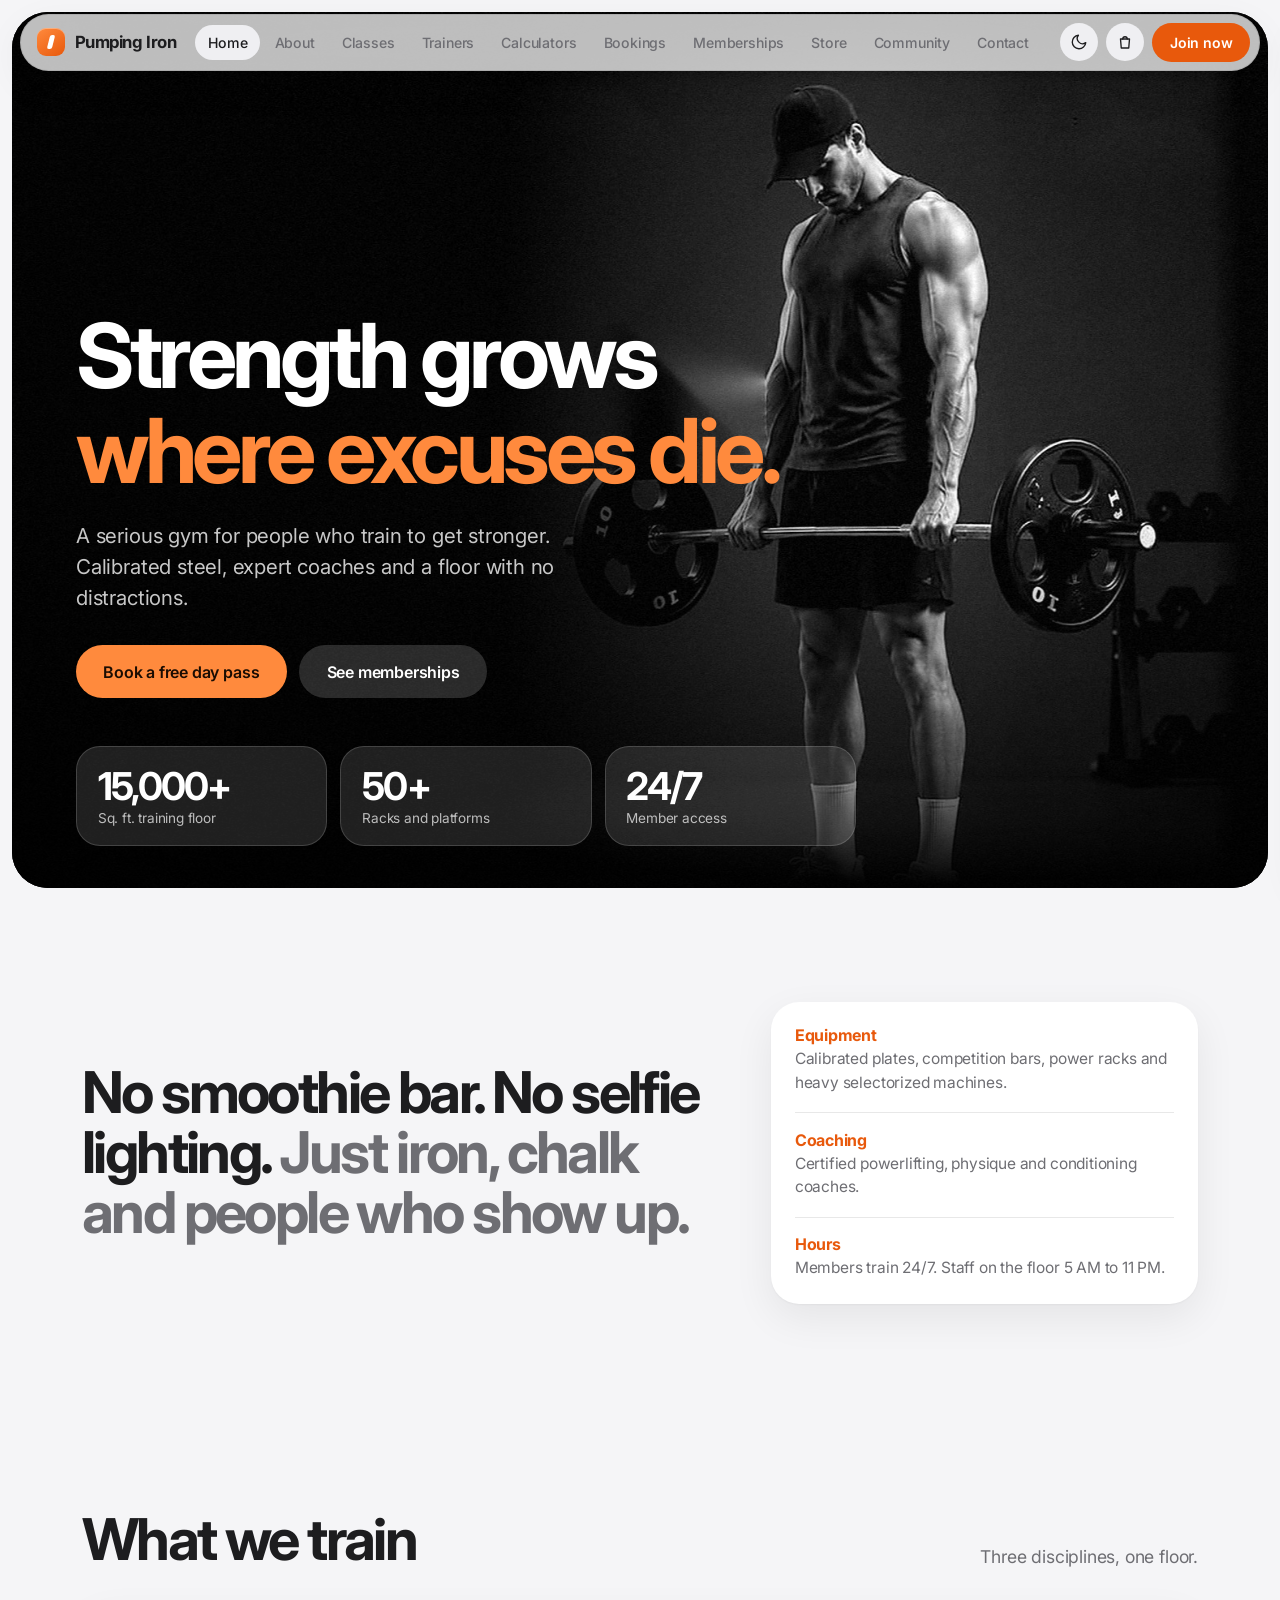
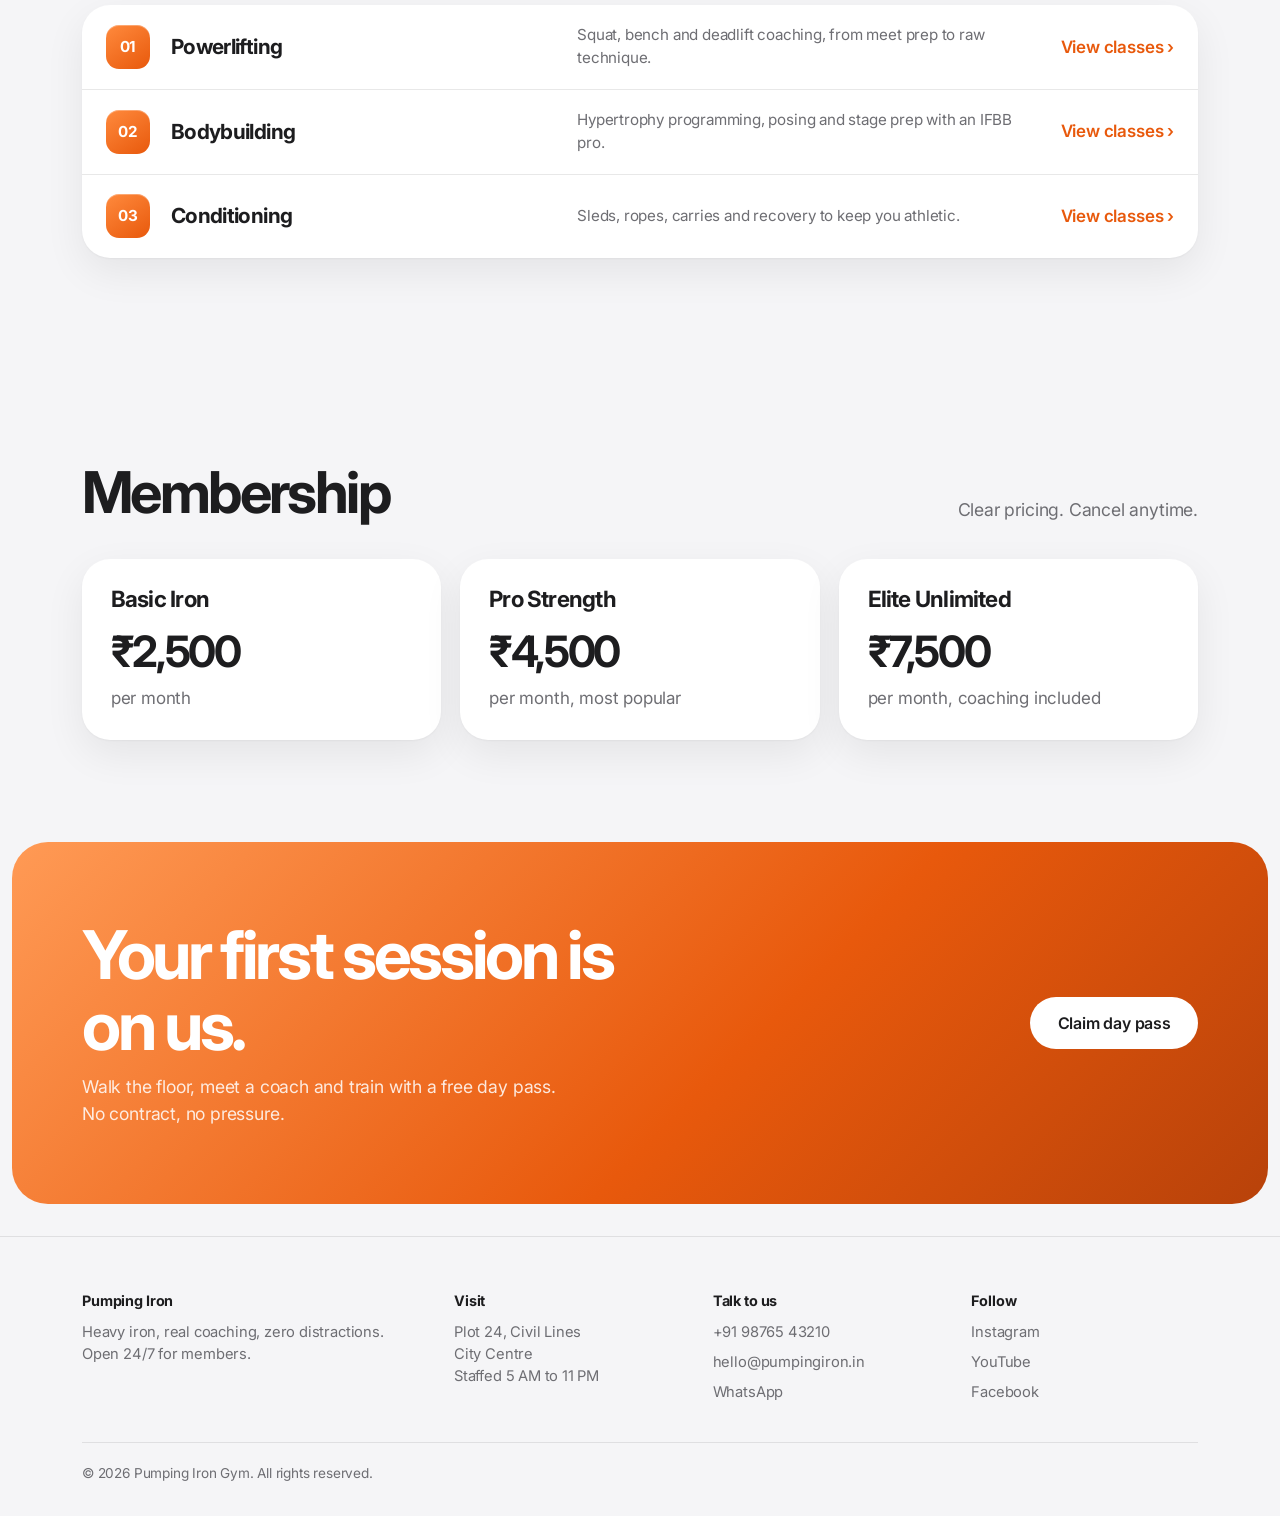
==== index.html @ b0d59198 "Add files via upload" ====
<!DOCTYPE html>
<html lang="en">
<head>
<meta charset="UTF-8">
<meta name="viewport" content="width=device-width, initial-scale=1.0">
<title>Strength Grows Where Excuses Die | Pumping Iron Gym</title>
<meta name="description" content="Pumping Iron: heavy iron, real coaching and 24/7 access for serious lifters.">
<meta name="theme-color" content="#F5F5F7">
<script>try{var s=localStorage.getItem("pi_theme");document.documentElement.dataset.theme=s||(matchMedia("(prefers-color-scheme:dark)").matches?"dark":"light")}catch(e){}</script>
<link rel="icon" href="data:image/svg+xml,%3Csvg xmlns='http://www.w3.org/2000/svg' viewBox='0 0 32 32'%3E%3Crect width='32' height='32' fill='%230B0E12'/%3E%3Cpath d='M11 5h9l-4 22H7z' fill='%23F26B1D'/%3E%3C/svg%3E">
<link rel="preconnect" href="https://fonts.googleapis.com"><link rel="preconnect" href="https://fonts.gstatic.com" crossorigin>
<link href="https://fonts.googleapis.com/css2?family=Inter:wght@400;500;600;700&display=swap" rel="stylesheet">
<link rel="stylesheet" href="style.css">
</head>
<body>
<a class="skip" href="#main">Skip to content</a>
<header class="hd"><div class="bar">
<a href="index.html" class="logo" aria-label="Pumping Iron home"><i class="lg"></i>Pumping Iron</a>
<nav class="dn" aria-label="Main"><a href="index.html" aria-current="page">Home</a><a href="about.html">About</a><a href="classes.html">Classes</a><a href="trainers.html">Trainers</a><a href="calculators.html">Calculators</a><a href="bookings.html">Bookings</a><a href="memberships.html">Memberships</a><a href="store.html">Store</a><a href="community.html">Community</a><a href="contact.html">Contact</a></nav>
<div class="ha"><button class="tg" aria-label="Switch theme"><svg class="moon" viewBox="0 0 24 24" fill="none" stroke="currentColor" stroke-width="1.8" stroke-linecap="round" stroke-linejoin="round" aria-hidden="true"><path d="M21 12.8A9 9 0 1 1 11.2 3a7 7 0 0 0 9.8 9.8z"/></svg><svg class="sun" viewBox="0 0 24 24" fill="none" stroke="currentColor" stroke-width="1.8" stroke-linecap="round" stroke-linejoin="round" aria-hidden="true"><circle cx="12" cy="12" r="4"/><path d="M12 2v2M12 20v2M4.9 4.9l1.4 1.4M17.7 17.7l1.4 1.4M2 12h2M20 12h2M4.9 19.1l1.4-1.4M17.7 6.3l1.4-1.4"/></svg></button><button class="cartb" aria-label="Open cart"><svg viewBox="0 0 24 24" fill="none" stroke="currentColor" stroke-width="1.8" stroke-linecap="round" stroke-linejoin="round" aria-hidden="true"><path d="M6 8h12l-1 12H7L6 8z"/><path d="M9 8a3 3 0 0 1 6 0"/></svg><span class="cn" hidden>0</span></button><a class="btn p sm" href="memberships.html">Join now</a><button class="mt" aria-label="Open menu" aria-expanded="false"><span></span><span></span></button></div>
</div></header>
<nav class="mn" aria-label="Mobile"><a href="index.html" aria-current="page">Home</a><a href="about.html">About</a><a href="classes.html">Classes</a><a href="trainers.html">Trainers</a><a href="calculators.html">Calculators</a><a href="bookings.html">Bookings</a><a href="memberships.html">Memberships</a><a href="store.html">Store</a><a href="community.html">Community</a><a href="contact.html">Contact</a></nav>
<main id="main">

<section class="hero"><div class="container hc">
<h1><span class="ln" style="--d:0"><span>Strength grows</span></span><span class="ln o" style="--d:1"><span>where excuses die.</span></span></h1>
<p class="lead">A serious gym for people who train to get stronger. Calibrated steel, expert coaches and a floor with no distractions.</p>
<div class="hb"><a class="btn p" href="bookings.html">Book a free day pass</a><a class="btn" href="memberships.html">See memberships</a></div>
</div>
<div class="hs"><div class="container"><div><b data-count="15000" data-suf="+">0</b><span>Sq. ft. training floor</span></div><div><b data-count="50" data-suf="+">0</b><span>Racks and platforms</span></div><div><b>24/7</b><span>Member access</span></div></div></div>
</section>
<section class="sec"><div class="container"><div class="stm"><h2 class="rv">No smoothie bar. No selfie lighting. <em>Just iron, chalk and people who show up.</em></h2>
<div class="facts rv" style="--d:1"><div><h4>Equipment</h4><p>Calibrated plates, competition bars, power racks and heavy selectorized machines.</p></div><div><h4>Coaching</h4><p>Certified powerlifting, physique and conditioning coaches.</p></div><div><h4>Hours</h4><p>Members train 24/7. Staff on the floor 5 AM to 11 PM.</p></div></div></div></div></section>
<section class="sec"><div class="container"><div class="sh rv"><h2>What we train</h2><p>Three disciplines, one floor.</p></div><div class="rows"><a class="row rv" href="classes.html" style="--d:0"><span class="n">01</span><h3>Powerlifting</h3><p>Squat, bench and deadlift coaching, from meet prep to raw technique.</p><span class="go">View classes</span></a><a class="row rv" href="classes.html" style="--d:1"><span class="n">02</span><h3>Bodybuilding</h3><p>Hypertrophy programming, posing and stage prep with an IFBB pro.</p><span class="go">View classes</span></a><a class="row rv" href="classes.html" style="--d:2"><span class="n">03</span><h3>Conditioning</h3><p>Sleds, ropes, carries and recovery to keep you athletic.</p><span class="go">View classes</span></a></div></div></section>
<section class="sec"><div class="container"><div class="sh rv"><h2>Membership</h2><p>Clear pricing. Cancel anytime.</p></div><div class="pv rv"><a href="memberships.html"><h3>Basic Iron</h3><b>&#8377;2,500</b><span>per month</span></a><a href="memberships.html"><h3>Pro Strength</h3><b>&#8377;4,500</b><span>per month, most popular</span></a><a href="memberships.html"><h3>Elite Unlimited</h3><b>&#8377;7,500</b><span>per month, coaching included</span></a></div></div></section>
<section class="cta"><div class="container"><div><h2>Your first session is on us.</h2><p>Walk the floor, meet a coach and train with a free day pass. No contract, no pressure.</p></div><a class="btn" href="bookings.html">Claim day pass</a></div></section>

</main>
<footer class="ft"><div class="container">
<div class="fgrid">
<div><h4>Pumping Iron</h4><p>Heavy iron, real coaching, zero distractions. Open 24/7 for members.</p></div>
<div><h4>Visit</h4><p>Plot 24, Civil Lines<br>City Centre<br>Staffed 5 AM to 11 PM</p></div>
<div><h4>Talk to us</h4><div class="fk"><a href="tel:+919876543210">+91 98765 43210</a><a href="mailto:hello@pumpingiron.in">hello@pumpingiron.in</a><a href="https://wa.me/919876543210">WhatsApp</a></div></div>
<div><h4>Follow</h4><div class="fk"><a href="#">Instagram</a><a href="#">YouTube</a><a href="#">Facebook</a></div></div>
</div>
<div class="fbm">&copy; 2026 Pumping Iron Gym. All rights reserved.</div>
</div></footer>
<script src="main.js"></script>
</body>
</html>
---- style.css ----
/* PUMPING IRON — iOS-inspired design system. Colors live in the variable blocks below. */
:root{--bg:#F5F5F7;--card:#FFFFFF;--card2:#EFEFF2;--text:#1D1D1F;--mute:#6E6E73;--line:rgba(0,0,0,.09);--glass:rgba(255,255,255,.74);--sh:0 1px 2px rgba(0,0,0,.04),0 14px 40px rgba(0,0,0,.07);--ac:#E8590C;--ac2:#FF8A3D;--onac:#fff;color-scheme:light}
:root[data-theme=dark]{--bg:#000;--card:#1C1C1E;--card2:#2C2C2E;--text:#F5F5F7;--mute:#98989F;--line:rgba(255,255,255,.12);--glass:rgba(28,28,30,.74);--sh:0 1px 2px rgba(0,0,0,.5),0 16px 44px rgba(0,0,0,.55);--ac:#FF7A2F;--ac2:#FFA062;--onac:#1A0C02;color-scheme:dark}
@media(prefers-color-scheme:dark){:root:not([data-theme]){--bg:#000;--card:#1C1C1E;--card2:#2C2C2E;--text:#F5F5F7;--mute:#98989F;--line:rgba(255,255,255,.12);--glass:rgba(28,28,30,.74);--sh:0 1px 2px rgba(0,0,0,.5),0 16px 44px rgba(0,0,0,.55);--ac:#FF7A2F;--ac2:#FFA062;--onac:#1A0C02;color-scheme:dark}}
:root{--r:28px;--sp:cubic-bezier(.32,.72,0,1);--f:-apple-system,BlinkMacSystemFont,"SF Pro Display","SF Pro Text",Inter,"Segoe UI",Roboto,system-ui,sans-serif}
*{margin:0;padding:0;box-sizing:border-box}
html{scroll-behavior:smooth;-webkit-text-size-adjust:100%}
html.tx *,html.tx *::before,html.tx *::after{transition:background-color .45s,color .45s,border-color .45s,box-shadow .45s!important}
body{font:400 17px/1.5 var(--f);letter-spacing:-.011em;background:var(--bg);color:var(--text);-webkit-font-smoothing:antialiased;overflow-x:hidden}
a{color:inherit;text-decoration:none}ul{list-style:none}img{max-width:100%}
button,input,select,textarea{font:inherit;color:inherit;letter-spacing:inherit}button{cursor:pointer;background:none;border:0}
[hidden]{display:none!important}
::selection{background:var(--ac);color:var(--onac)}
:focus-visible{outline:2px solid var(--ac);outline-offset:3px}
h1,h2,h3,h4{font-weight:700;letter-spacing:-.03em;line-height:1.06}
.container{max-width:1180px;margin:0 auto;padding:0 clamp(1.2rem,4vw,2rem)}
.skip{position:absolute;left:-999px}.skip:focus{left:1rem;top:1rem;z-index:99;background:var(--ac);color:var(--onac);padding:.6rem 1rem;border-radius:12px}
@keyframes fi{from{opacity:0;transform:translateY(14px)}to{opacity:1;transform:none}}
@keyframes ln{to{transform:none}}
@keyframes zoom{from{transform:scale(1.14)}to{transform:scale(1)}}
.pop{animation:fi .5s var(--sp)}

/* NAV: floating frosted bar */
.hd{position:fixed;top:14px;left:0;right:0;z-index:50;padding:0 12px;pointer-events:none}
.bar{pointer-events:auto;max-width:1240px;margin:0 auto;display:flex;align-items:center;gap:1rem;padding:.5rem .55rem .5rem 1rem;border-radius:999px;background:var(--glass);-webkit-backdrop-filter:saturate(180%) blur(28px);backdrop-filter:saturate(180%) blur(28px);border:1px solid var(--line);box-shadow:var(--sh)}
.logo{display:flex;align-items:center;gap:.6rem;font-weight:700;font-size:1.05rem;letter-spacing:-.025em;white-space:nowrap}
.lg{width:28px;height:28px;border-radius:9px;background:linear-gradient(145deg,var(--ac2),var(--ac));position:relative;box-shadow:inset 0 1px 0 rgba(255,255,255,.35)}
.lg::after{content:"";position:absolute;left:50%;top:50%;width:5px;height:14px;background:#fff;border-radius:2px;transform:translate(-50%,-50%) skewX(-14deg)}
.dn{display:flex;gap:.1rem;margin:0 auto}
.dn a{padding:.45rem .8rem;border-radius:999px;font-size:.88rem;font-weight:500;color:var(--mute);transition:background .3s,color .3s}
.dn a:hover{color:var(--text)}.dn a[aria-current]{background:var(--card2);color:var(--text)}
.ha{display:flex;align-items:center;gap:.5rem;margin-left:auto}.dn+.ha{margin-left:0}
.tg,.cartb{position:relative;width:38px;height:38px;border-radius:50%;display:grid;place-items:center;background:var(--card2);color:var(--text);transition:transform .35s var(--sp),background .3s}
.tg:hover,.cartb:hover{transform:scale(1.08)}.tg:active,.cartb:active{transform:scale(.92)}
.tg svg,.cartb svg{width:18px;height:18px}.tg .sun{display:none}:root[data-theme=dark] .tg .sun{display:block}:root[data-theme=dark] .tg .moon{display:none}
.cn{position:absolute;top:-3px;right:-3px;min-width:18px;height:18px;padding:0 4px;border-radius:9px;background:var(--ac);color:var(--onac);font-size:.7rem;font-weight:700;display:grid;place-items:center}
.cn.bump{animation:bump .45s var(--sp)}@keyframes bump{50%{transform:scale(1.5)}}
.mt{display:none;position:relative;width:38px;height:38px;border-radius:50%;background:var(--card2)}
.mt span{position:absolute;left:11px;right:11px;height:2px;border-radius:2px;background:var(--text);transition:transform .45s var(--sp),top .45s var(--sp)}.mt span:first-child{top:15px}.mt span:last-child{top:21px}
.mt.o span:first-child{top:18px;transform:rotate(45deg)}.mt.o span:last-child{top:18px;transform:rotate(-45deg)}
.mn{position:fixed;inset:0;z-index:45;background:var(--glass);-webkit-backdrop-filter:saturate(180%) blur(40px);backdrop-filter:saturate(180%) blur(40px);padding:6.5rem 1.4rem 2rem;display:flex;flex-direction:column;gap:.2rem;opacity:0;pointer-events:none;transition:opacity .4s var(--sp);overflow:auto}
.mn.o{opacity:1;pointer-events:auto}
.mn a{font-size:2rem;font-weight:700;letter-spacing:-.04em;padding:.5rem .2rem;border-bottom:1px solid var(--line);transform:translateY(16px);opacity:0;transition:transform .6s var(--sp),opacity .6s var(--sp)}
.mn.o a{transform:none;opacity:1}.mn a[aria-current]{color:var(--ac)}
.mn a:nth-child(2){transition-delay:.04s}.mn a:nth-child(3){transition-delay:.08s}.mn a:nth-child(4){transition-delay:.12s}.mn a:nth-child(5){transition-delay:.16s}.mn a:nth-child(6){transition-delay:.2s}.mn a:nth-child(n+7){transition-delay:.24s}

/* BUTTONS */
.btn{display:inline-flex;align-items:center;justify-content:center;gap:.5rem;padding:.9rem 1.7rem;border-radius:999px;font-weight:600;font-size:1rem;letter-spacing:-.012em;background:var(--card2);color:var(--text);white-space:nowrap;transition:transform .4s var(--sp),filter .3s,background .3s}
.btn:hover{filter:brightness(.96);transform:scale(1.02)}.btn:active{transform:scale(.96)}
.btn.p{background:var(--ac);color:var(--onac)}.btn.p:hover{filter:brightness(1.08)}
.btn.sm{padding:.55rem 1.1rem;font-size:.88rem}.btn.b{display:flex;width:100%}

/* HERO: inset rounded card, like a product page */
.hero{--p:0;position:relative;margin:12px;border-radius:calc(36px + var(--p)*14px);overflow:hidden;min-height:calc(100svh - 24px);display:flex;flex-direction:column;justify-content:flex-end;color:#fff;background:#060607;isolation:isolate;transform:scale(calc(1 - var(--p)*.05));transform-origin:50% 0}
.hero::after{content:"";position:absolute;inset:0;z-index:-2;background:url(hero.jpg) right center/cover no-repeat;animation:zoom 16s var(--sp) both}
.hero::before{content:"";position:absolute;inset:0;z-index:-1;background:linear-gradient(0deg,rgba(0,0,0,.6),transparent 42%),linear-gradient(90deg,rgba(0,0,0,.35),transparent 60%)}
.hero>.container.hc{max-width:none;margin:0;width:100%;padding:9rem clamp(1.4rem,5vw,4.5rem) 0;opacity:calc(1 - var(--p)*1.1)}
.hero h1{font-size:clamp(2.9rem,7vw,6.4rem);line-height:.98;letter-spacing:-.05em;margin-bottom:1.2rem}
.ln{display:block;overflow:hidden;padding-bottom:.08em}.ln>span{display:block;transform:translateY(110%);animation:ln 1.2s var(--sp) forwards;animation-delay:calc(var(--d,0)*.12s + .2s)}
.ln.o>span{color:var(--ac2)}
.hero .lead{font-size:clamp(1.05rem,1.6vw,1.35rem);color:rgba(255,255,255,.78);max-width:33rem;margin-bottom:2rem;opacity:0;animation:fi 1s var(--sp) .75s forwards}
.hb{display:flex;gap:.8rem;flex-wrap:wrap;opacity:0;animation:fi 1s var(--sp) .9s forwards}
.hero .btn:not(.p){background:rgba(255,255,255,.16);color:#fff;-webkit-backdrop-filter:blur(18px);backdrop-filter:blur(18px)}
.hero .btn.p{color:#1A0C02;background:var(--ac2)}
.hs{padding:3rem clamp(1.4rem,5vw,4.5rem) clamp(1.4rem,4vw,2.6rem);opacity:0;animation:fi 1s var(--sp) 1.05s forwards}
.hs .container{max-width:780px;margin:0;padding:0;display:grid;grid-template-columns:repeat(3,minmax(0,1fr));gap:.8rem}
.hs .container>div{padding:1.1rem 1.3rem;border-radius:24px;background:rgba(255,255,255,.12);border:1px solid rgba(255,255,255,.16);-webkit-backdrop-filter:blur(26px) saturate(160%);backdrop-filter:blur(26px) saturate(160%)}
.hs b{display:block;font-size:clamp(1.5rem,3vw,2.4rem);font-weight:700;letter-spacing:-.045em;line-height:1.1}.hs span{color:rgba(255,255,255,.7);font-size:.85rem;line-height:1.3;display:block;margin-top:.2rem}

/* SECTIONS */
.sec{padding:clamp(3.5rem,8vw,6.5rem) 0}
.sh{display:flex;justify-content:space-between;align-items:flex-end;gap:1.5rem;flex-wrap:wrap;margin-bottom:2.2rem}
.sh h2{font-size:clamp(2.1rem,5vw,3.6rem);letter-spacing:-.045em}.sh p{color:var(--mute);max-width:24rem;font-size:1.1rem}
.ph{padding:9.5rem 0 1.5rem}.ph h1{font-size:clamp(2.6rem,7vw,5.2rem);letter-spacing:-.05em}.ph h1 em{font-style:normal;color:var(--ac)}
.ph p{color:var(--mute);font-size:1.25rem;margin-top:.8rem;max-width:36rem}
.ph+.sec{padding-top:2rem}
.rv{opacity:0;transform:translateY(28px) scale(.985);transition:opacity .9s var(--sp),transform .9s var(--sp);transition-delay:calc(var(--d,0)*.08s)}.rv.in{opacity:1;transform:none}

/* STATEMENT, FACTS, SPLITS */
.stm{display:grid;grid-template-columns:1.5fr 1fr;gap:3rem;align-items:center}
.stm h2{font-size:clamp(2rem,4.6vw,3.6rem);letter-spacing:-.045em;line-height:1.04}.stm h2 em{font-style:normal;color:var(--mute)}
.facts{background:var(--card);border-radius:var(--r);box-shadow:var(--sh);padding:.4rem 1.5rem}
.facts>div{padding:1.15rem 0;border-bottom:1px solid var(--line)}.facts>div:last-child{border:0}
.facts h4{font-size:1rem;letter-spacing:-.015em;margin-bottom:.2rem;color:var(--ac)}.facts p{color:var(--mute);font-size:.97rem}
.ck{display:grid;gap:.55rem;margin:.6rem 0 0}.ck li{position:relative;padding-left:1.4rem;color:var(--mute);font-size:.97rem}.ck li::before{content:"";position:absolute;left:.1rem;top:.55em;width:.48rem;height:.48rem;border-radius:50%;background:var(--ac)}
.split{display:grid;grid-template-columns:1fr 1fr;gap:1.2rem;align-items:start}
.split>*{background:var(--card);border-radius:var(--r);box-shadow:var(--sh);padding:clamp(1.5rem,3vw,2.2rem)}
.split .facts{background:none;box-shadow:none;padding:0;border-radius:0}
.split h3{font-size:1.75rem;letter-spacing:-.04em;margin-bottom:.8rem}.split p{color:var(--mute);margin-bottom:.8rem}
.info{display:grid;gap:1rem;margin-top:1.6rem;padding-top:1.4rem;border-top:1px solid var(--line)}.info h4{font-size:.95rem;color:var(--ac)}.info p{margin:0}

/* GROUPED LISTS (home disciplines, classes) */
.rows{background:var(--card);border-radius:var(--r);box-shadow:var(--sh);overflow:hidden}
.row{display:grid;grid-template-columns:44px 1fr 1.2fr auto;gap:1.3rem;align-items:center;padding:1.2rem 1.5rem;border-bottom:1px solid var(--line);transition:background .3s}
.row:last-child{border:0}.row:hover{background:var(--card2)}
.row .n{width:44px;height:44px;border-radius:13px;display:grid;place-items:center;background:linear-gradient(145deg,var(--ac2),var(--ac));color:#fff;font-weight:700;font-size:.95rem;box-shadow:inset 0 1px 0 rgba(255,255,255,.3)}
.row h3{font-size:1.3rem;letter-spacing:-.03em}.row p{color:var(--mute);font-size:.95rem}.row .mt2{color:var(--mute);font-weight:500;font-size:.92rem}
.row .go{color:var(--ac);font-weight:600}.row .go::after{content:" \203A"}
.fl{display:inline-flex;gap:2px;padding:3px;border-radius:999px;background:var(--card2);margin-bottom:1.6rem;flex-wrap:wrap}
.fb{padding:.5rem 1.15rem;border-radius:999px;font-size:.9rem;font-weight:600;color:var(--mute);transition:background .35s var(--sp),color .3s,box-shadow .3s}
.fb:hover{color:var(--text)}.fb.on{background:var(--card);color:var(--text);box-shadow:0 1px 4px rgba(0,0,0,.18)}

/* TRAINERS */
.g3{display:grid;grid-template-columns:repeat(3,1fr);gap:1.2rem}.g4{display:grid;grid-template-columns:repeat(4,1fr);gap:1rem}
.tr{background:var(--card);border-radius:var(--r);padding:2rem;box-shadow:var(--sh);transition:transform .6s var(--sp)}.tr:hover{transform:translateY(-6px)}
.av{width:84px;height:84px;border-radius:26px;display:grid;place-items:center;font-size:1.8rem;font-weight:700;color:#fff;background:linear-gradient(145deg,var(--ac2),var(--ac));margin-bottom:1.3rem;box-shadow:inset 0 1px 0 rgba(255,255,255,.35),0 10px 24px -8px var(--ac)}
.tr h3{font-size:1.6rem;letter-spacing:-.04em}.role{color:var(--ac);font-weight:600;margin:.3rem 0}.spec{color:var(--mute);margin-bottom:1.4rem}

/* FORMS + CALCULATORS */
.fg{margin-bottom:1.1rem}.fg label{display:block;font-size:.85rem;font-weight:600;color:var(--mute);margin-bottom:.4rem}
.fg input,.fg select,.fg textarea{width:100%;padding:.95rem 1rem;border-radius:14px;background:var(--card2);border:1px solid transparent;font-size:1rem;transition:border-color .25s,background .25s,box-shadow .25s}
.fg select{appearance:none;-webkit-appearance:none;padding-right:2.4rem;background-image:url("data:image/svg+xml,%3Csvg xmlns='http://www.w3.org/2000/svg' width='12' height='8' fill='none' stroke='%238e8e93' stroke-width='2' stroke-linecap='round' stroke-linejoin='round'%3E%3Cpath d='M1 1.5l5 5 5-5'/%3E%3C/svg%3E");background-repeat:no-repeat;background-position:right 1rem center}
.fg input:focus,.fg select:focus,.fg textarea:focus{outline:none;border-color:var(--ac);background-color:var(--card);box-shadow:0 0 0 4px color-mix(in srgb,var(--ac) 20%,transparent)}
.fr{display:grid;grid-template-columns:repeat(2,1fr);gap:1rem}
.cw{display:grid;grid-template-columns:240px 1fr;gap:1.2rem;align-items:start}
.cts{background:var(--card);border-radius:var(--r);padding:.5rem;box-shadow:var(--sh);display:grid;gap:2px}
.ct{display:block;width:100%;text-align:left;padding:.85rem 1.1rem;border-radius:20px;font-weight:600;color:var(--mute);transition:background .3s,color .3s}.ct:hover{color:var(--text)}.ct.on{background:var(--card2);color:var(--text)}
.cp{display:none}.cp.on{display:block;background:var(--card);border-radius:var(--r);padding:clamp(1.4rem,3vw,2.2rem);box-shadow:var(--sh);animation:fi .5s var(--sp)}
.cr:not(:empty){margin-top:1.4rem;padding:1.3rem 1.4rem;border-radius:20px;background:var(--card2);animation:fi .45s var(--sp)}
.cr b{display:block;font-size:2.8rem;font-weight:700;letter-spacing:-.05em;color:var(--ac);line-height:1.1}.cr small{display:block;color:var(--mute);font-size:.88rem;margin-top:.4rem}

/* MEMBERSHIPS */
.bt{display:flex;align-items:center;gap:.9rem;margin-bottom:1.6rem;font-weight:600}
.sw{position:relative;width:51px;height:31px}.sw input{position:absolute;inset:0;width:100%;height:100%;opacity:0;z-index:2;cursor:pointer}
.sl{position:absolute;inset:0;border-radius:31px;background:var(--card2);box-shadow:inset 0 0 0 1px var(--line);transition:background .35s}
.sl::before{content:"";position:absolute;width:27px;height:27px;left:2px;top:2px;border-radius:50%;background:#fff;box-shadow:0 2px 6px rgba(0,0,0,.3);transition:transform .4s var(--sp)}
.sw input:checked+.sl{background:var(--ac)}.sw input:checked+.sl::before{transform:translateX(20px)}.sw input:focus-visible+.sl{outline:2px solid var(--ac);outline-offset:3px}
.sv{background:var(--ac);color:var(--onac);font-size:.75rem;font-weight:700;padding:.15rem .6rem;border-radius:99px;margin-left:.3rem}
.plans{display:grid;grid-template-columns:repeat(3,1fr);gap:1.2rem;align-items:stretch}
.plan{display:flex;flex-direction:column;background:var(--card);border-radius:var(--r);padding:2rem;box-shadow:var(--sh)}
.plan.f{background:var(--text);color:var(--bg);--mute:color-mix(in srgb,var(--bg) 62%,var(--text));--line:color-mix(in srgb,var(--bg) 20%,transparent)}
.plan .tag{color:var(--ac);font-weight:700;font-size:.85rem;min-height:1.3rem;margin-bottom:.3rem}
.plan h3{font-size:1.7rem;letter-spacing:-.04em}.pr{font-size:3.4rem;font-weight:700;letter-spacing:-.055em;line-height:1;margin:1rem 0 .2rem}.pr small{font-size:1rem;font-weight:500;letter-spacing:0;color:var(--mute)}
.bn{color:var(--mute);font-size:.85rem}.plan>p{color:var(--mute);margin-top:.6rem}
.pf{margin:1.3rem 0 1.8rem}.pf li{padding:.7rem 0;border-top:1px solid var(--line);font-size:.97rem}.pf .no{opacity:.4;text-decoration:line-through}.plan .btn{margin-top:auto}
.plan.f .btn:not(.p){background:color-mix(in srgb,var(--bg) 16%,transparent);color:var(--bg)}

/* STORE */
.pc{display:flex;flex-direction:column;background:var(--card);border-radius:var(--r);padding:1rem;box-shadow:var(--sh);transition:transform .6s var(--sp)}.pc:hover{transform:translateY(-5px)}
.pi{aspect-ratio:1;border-radius:20px;background:linear-gradient(150deg,var(--card2),var(--bg));display:flex;flex-direction:column;justify-content:space-between;padding:1rem}
.pi b{font-size:3.2rem;font-weight:700;letter-spacing:-.06em;color:var(--ac);line-height:1}.pi span{color:var(--mute);font-size:.85rem;font-weight:600;text-transform:capitalize}
.pc h3{font-size:1.1rem;letter-spacing:-.02em;margin:1rem .3rem 0;line-height:1.2}.pp{font-weight:600;margin:.25rem .3rem .4rem}.pc p{color:var(--mute);font-size:.88rem;margin:0 .3rem 1rem;flex-grow:1}

/* COMMUNITY */
.q{background:var(--card);border-radius:var(--r);padding:1.8rem;box-shadow:var(--sh)}
.q p{font-size:1.1rem;line-height:1.5;margin-bottom:1.3rem}.q h4{font-size:1rem;letter-spacing:-.015em}.q small{color:var(--mute)}
.lb{background:var(--card);border-radius:var(--r);box-shadow:var(--sh);overflow:hidden}
.lb li{display:grid;grid-template-columns:56px 1fr auto;align-items:center;padding:1.1rem 1.5rem;border-bottom:1px solid var(--line);font-weight:600}.lb li:last-child{border:0}
.lb em{font-style:normal;font-size:1.4rem;font-weight:700;letter-spacing:-.04em;color:var(--ac)}.lb strong{font-weight:600;color:var(--mute)}

/* FAQ */
.fq{border-bottom:1px solid var(--line)}.fq:last-child{border:0}
.fq button{width:100%;display:flex;justify-content:space-between;align-items:center;gap:1rem;padding:1.1rem 0;text-align:left;font-weight:600}
.fq button::after{content:"+";flex:none;width:28px;height:28px;border-radius:50%;display:grid;place-items:center;background:var(--card2);color:var(--ac);font-size:1.2rem;line-height:1;transition:transform .45s var(--sp)}.fq.o button::after{transform:rotate(45deg)}
.fa{display:grid;grid-template-rows:0fr;transition:grid-template-rows .45s var(--sp)}.fa>div{overflow:hidden}.fa p{margin:0 0 1.1rem}.fq.o .fa{grid-template-rows:1fr}

/* CTA + MEMBERSHIP PREVIEW */
.pv{display:grid;grid-template-columns:repeat(3,1fr);gap:1.2rem}
.pv a{background:var(--card);border-radius:var(--r);padding:1.8rem;box-shadow:var(--sh);transition:transform .6s var(--sp)}.pv a:hover{transform:translateY(-6px)}
.pv h3{font-size:1.4rem;letter-spacing:-.035em}.pv b{display:block;font-size:2.7rem;font-weight:700;letter-spacing:-.055em;margin:.5rem 0 .1rem}.pv span{color:var(--mute)}
.cta{margin:0 12px 12px;border-radius:36px;padding:clamp(2.4rem,6vw,4.8rem) 0;background:linear-gradient(135deg,#FF9A55,#E8590C 58%,#B8420A);color:#fff}
.cta .container{display:flex;justify-content:space-between;align-items:center;gap:2rem;flex-wrap:wrap}
.cta h2{font-size:clamp(2.2rem,5.4vw,4.2rem);letter-spacing:-.05em;max-width:34rem}.cta p{margin-top:.8rem;max-width:30rem;color:rgba(255,255,255,.85);font-size:1.1rem}
.cta .btn{background:#fff;color:#1D1D1F}

/* FOOTER */
.ft{padding:3.5rem 0 2rem;border-top:1px solid var(--line);margin-top:2rem}
.fgrid{display:grid;grid-template-columns:1.5fr 1fr 1fr 1fr;gap:2rem;margin-bottom:2.4rem}
.ft h4{font-size:.9rem;letter-spacing:-.01em;margin-bottom:.8rem}.ft p,.fk a{color:var(--mute);font-size:.92rem}.fk{display:grid;gap:.5rem}.fk a:hover{color:var(--text)}
.fbm{border-top:1px solid var(--line);padding-top:1.3rem;color:var(--mute);font-size:.85rem}

/* CART SHEET, MODAL, TOAST */
.ov{position:fixed;inset:0;background:rgba(0,0,0,.4);-webkit-backdrop-filter:blur(6px);backdrop-filter:blur(6px);z-index:70;opacity:0;pointer-events:none;transition:opacity .4s}.ov.o{opacity:1;pointer-events:auto}
.dr{position:fixed;top:12px;right:12px;bottom:12px;width:min(420px,calc(100% - 24px));background:var(--glass);-webkit-backdrop-filter:saturate(180%) blur(40px);backdrop-filter:saturate(180%) blur(40px);border:1px solid var(--line);border-radius:32px;z-index:80;display:flex;flex-direction:column;box-shadow:var(--sh);transform:translateX(calc(100% + 30px));transition:transform .6s var(--sp)}.dr.o{transform:none}
.dh{padding:1.4rem 1.5rem 1rem;display:flex;justify-content:space-between;align-items:center}.dh h3{font-size:1.6rem;letter-spacing:-.04em}
.x{width:34px;height:34px;border-radius:50%;background:var(--card2);font-size:1.4rem;line-height:1;transition:transform .35s var(--sp)}.x:hover{transform:rotate(90deg)}
.di{flex:1;overflow-y:auto;padding:.4rem 1.2rem;display:grid;gap:.7rem;align-content:start}
.cr2{display:flex;justify-content:space-between;align-items:center;gap:1rem;padding:.9rem 1rem;border-radius:20px;background:var(--card);animation:fi .45s var(--sp)}.cr2 small{color:var(--mute)}
.qb{display:flex;gap:.4rem}.qb button{width:32px;height:32px;border-radius:50%;background:var(--card2);transition:transform .3s var(--sp)}.qb button:active{transform:scale(.88)}
.df{padding:1.2rem 1.4rem 1.4rem}.cb{display:flex;gap:.6rem;margin-bottom:1rem}.cb input{flex:1;min-width:0;padding:.7rem 1rem;border-radius:999px;background:var(--card2);border:1px solid transparent}.cb input:focus{outline:none;border-color:var(--ac)}.cb .btn{padding:.6rem 1.1rem}
.tt{display:flex;justify-content:space-between;align-items:baseline;font-size:1.3rem;font-weight:700;letter-spacing:-.03em;margin-bottom:1rem}.tt b{color:var(--ac)}
.md{position:fixed;inset:0;z-index:90;display:grid;place-items:center;padding:1rem;background:rgba(0,0,0,.45);-webkit-backdrop-filter:blur(8px);backdrop-filter:blur(8px);animation:fi .3s var(--sp)}
.card{background:var(--card);border-radius:var(--r)}.mc{width:min(460px,100%);padding:2rem;position:relative;box-shadow:var(--sh)}.mc .x{position:absolute;top:1rem;right:1rem}.mc h3{font-size:1.8rem;letter-spacing:-.04em;margin-bottom:.4rem}.mc p{color:var(--mute)}
.ts{position:fixed;left:50%;bottom:1.6rem;z-index:100;transform:translate(-50%,24px) scale(.96);opacity:0;pointer-events:none;background:rgba(30,30,32,.92);color:#fff;padding:.8rem 1.3rem;border-radius:999px;font-size:.95rem;font-weight:500;-webkit-backdrop-filter:blur(20px);backdrop-filter:blur(20px);box-shadow:0 14px 40px rgba(0,0,0,.35);transition:transform .55s var(--sp),opacity .4s;max-width:92vw;text-align:center}.ts.o{transform:translate(-50%,0) scale(1);opacity:1}

/* RESPONSIVE */
@media(max-width:1120px){.dn{display:none}.mt{display:block}.ha{margin-left:auto}}
@media(max-width:992px){.stm,.split,.cw,.fgrid{grid-template-columns:1fr}.stm{gap:1.6rem}.g3,.plans,.pv{grid-template-columns:1fr}.g4{grid-template-columns:repeat(2,1fr)}.row{grid-template-columns:44px 1fr auto}.row .mt2{display:none}a.row{grid-template-columns:44px 1fr}a.row>p{grid-column:2}a.row .go{display:none}.fgrid{gap:1.6rem}}
@media(max-width:640px){.hs b{font-size:1.4rem}.hero{margin:8px;min-height:calc(100svh - 16px);border-radius:28px}.hero::after{background-position:82% center}.hero>.container.hc{padding-top:7.5rem}.hs{padding-top:2rem}.hs .container>div{padding:.85rem .9rem;border-radius:20px}.hs span{font-size:.74rem}.fr,.g4{grid-template-columns:1fr}.hb .btn{flex:1}.bar{padding-left:.8rem}.ph{padding-top:7.5rem}.cta{margin:0 8px 8px;border-radius:28px}.ha .btn.sm{display:none}.cw{gap:.9rem}.cts{display:flex;overflow-x:auto}.ct{white-space:nowrap;width:auto}}
@media(prefers-reduced-motion:reduce){*,*::before,*::after{animation-duration:.01ms!important;animation-delay:0s!important;transition-duration:.01ms!important}.rv,.ln>span,.hero .lead,.hb,.hs{opacity:1;transform:none}}
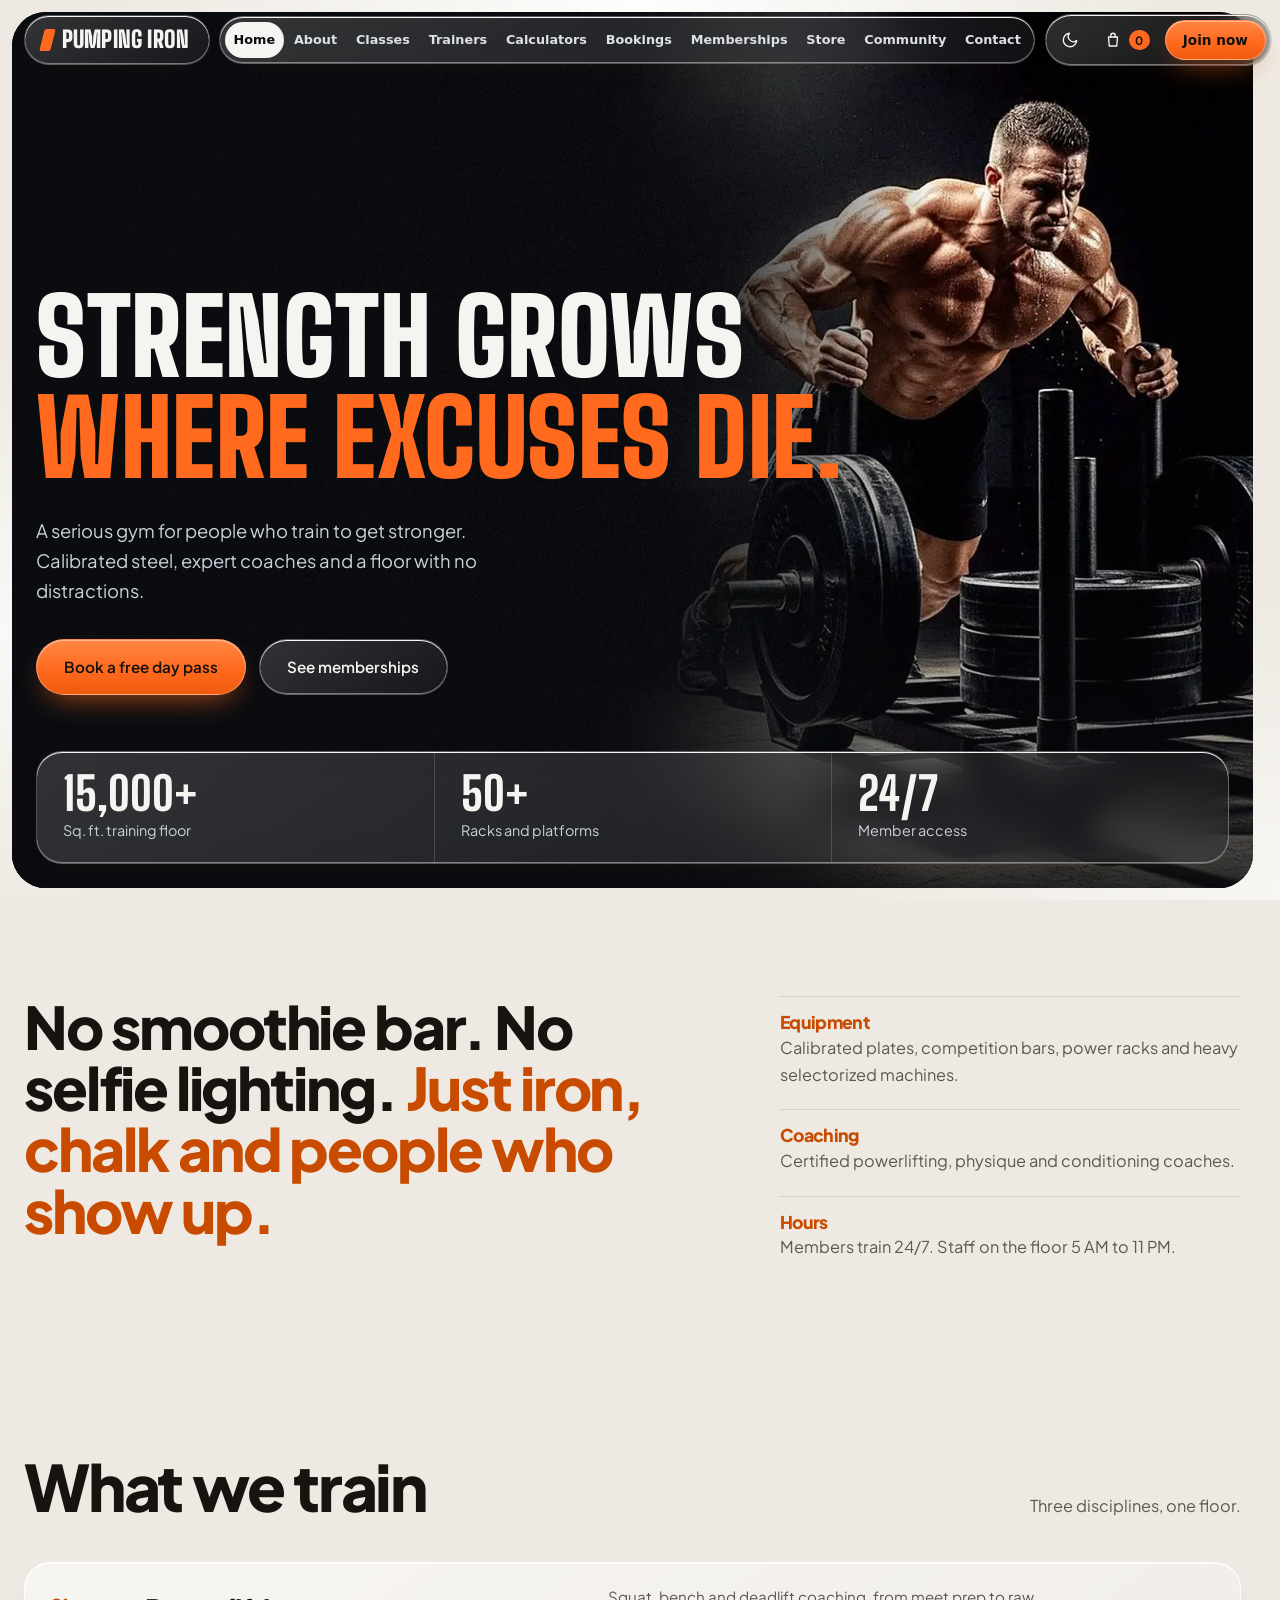
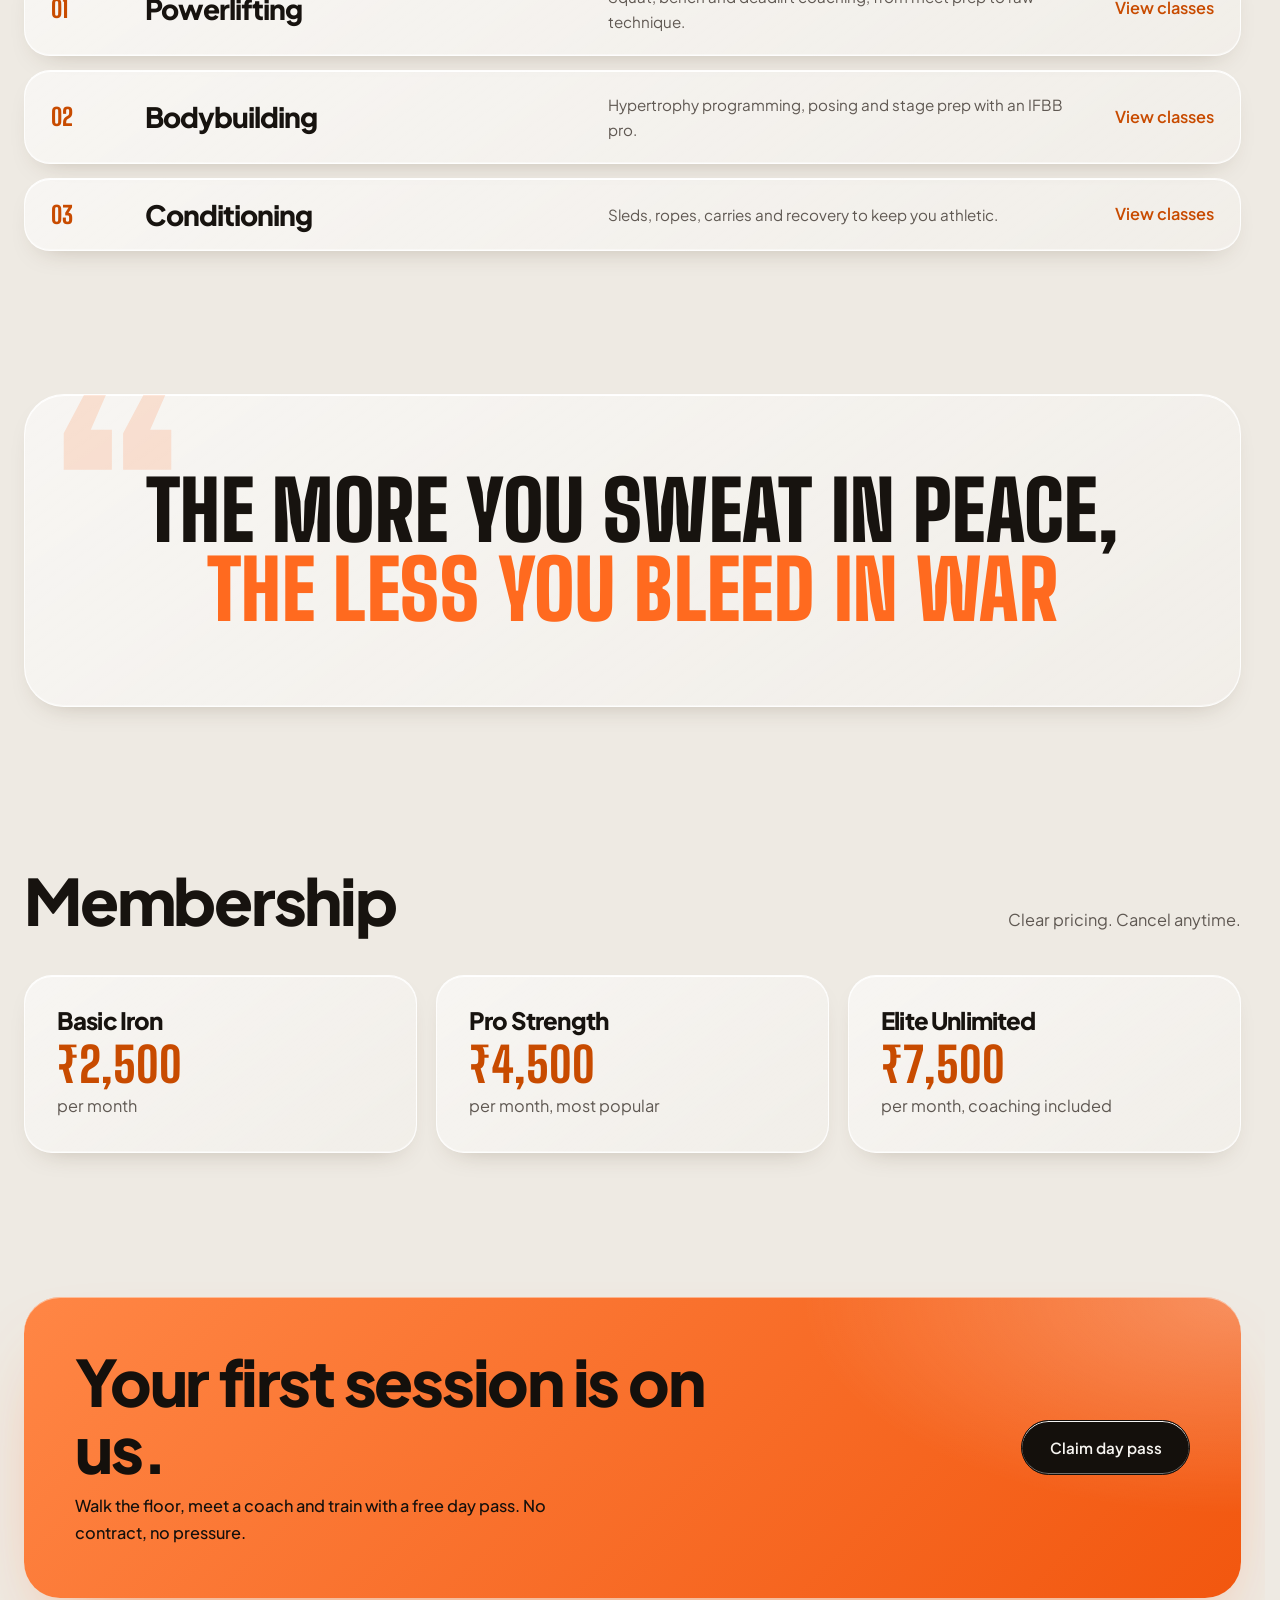
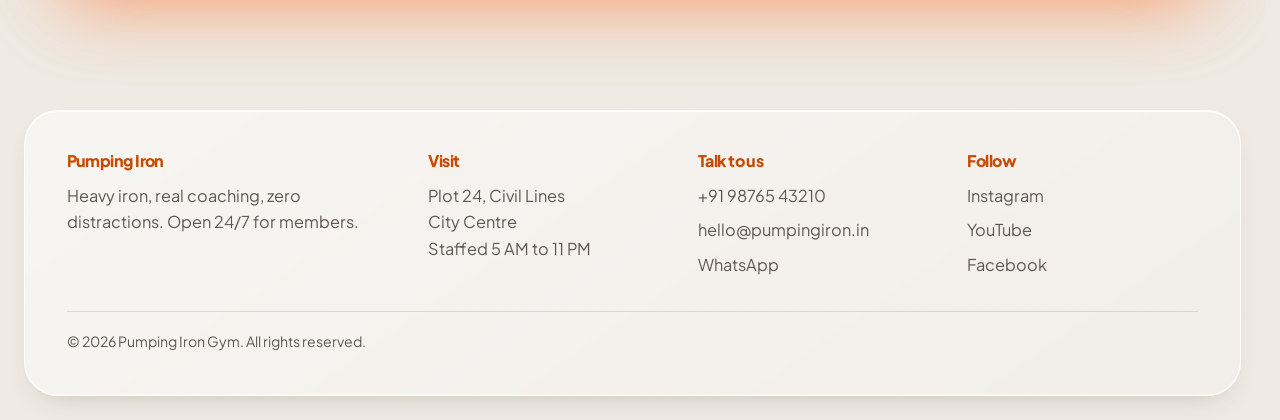
==== commit 6f032413: "Add files via upload" ====
--- a/index.html
+++ b/index.html
@@ -5,19 +5,21 @@
 <meta name="viewport" content="width=device-width, initial-scale=1.0">
 <title>Strength Grows Where Excuses Die | Pumping Iron Gym</title>
 <meta name="description" content="Pumping Iron: heavy iron, real coaching and 24/7 access for serious lifters.">
-<meta name="theme-color" content="#F5F5F7">
-<script>try{var s=localStorage.getItem("pi_theme");document.documentElement.dataset.theme=s||(matchMedia("(prefers-color-scheme:dark)").matches?"dark":"light")}catch(e){}</script>
-<link rel="icon" href="data:image/svg+xml,%3Csvg xmlns='http://www.w3.org/2000/svg' viewBox='0 0 32 32'%3E%3Crect width='32' height='32' fill='%230B0E12'/%3E%3Cpath d='M11 5h9l-4 22H7z' fill='%23F26B1D'/%3E%3C/svg%3E">
+<meta name="theme-color" content="#0A0C10">
+<meta name="color-scheme" content="dark light">
+<link rel="icon" href="data:image/svg+xml,%3Csvg xmlns='http://www.w3.org/2000/svg' viewBox='0 0 32 32'%3E%3Crect width='32' height='32' fill='%230A0C10'/%3E%3Cpath d='M11 5h9l-4 22H7z' fill='%23FF6A1F'/%3E%3C/svg%3E">
 <link rel="preconnect" href="https://fonts.googleapis.com"><link rel="preconnect" href="https://fonts.gstatic.com" crossorigin>
-<link href="https://fonts.googleapis.com/css2?family=Inter:wght@400;500;600;700&display=swap" rel="stylesheet">
-<link rel="stylesheet" href="style.css">
+<link href="https://fonts.googleapis.com/css2?family=Plus+Jakarta+Sans:wght@400..800&family=Big+Shoulders+Display:wght@700..900&display=swap" rel="stylesheet">
+<link rel="preload" as="image" href="hero.webp" fetchpriority="high">
+<link rel="stylesheet" href="style.css?v=6">
 </head>
 <body>
 <a class="skip" href="#main">Skip to content</a>
-<header class="hd"><div class="bar">
-<a href="index.html" class="logo" aria-label="Pumping Iron home"><i class="lg"></i>Pumping Iron</a>
+<header class="hd"><div class="container">
+<a href="index.html" class="logo" aria-label="Pumping Iron home">Pumping Iron</a>
 <nav class="dn" aria-label="Main"><a href="index.html" aria-current="page">Home</a><a href="about.html">About</a><a href="classes.html">Classes</a><a href="trainers.html">Trainers</a><a href="calculators.html">Calculators</a><a href="bookings.html">Bookings</a><a href="memberships.html">Memberships</a><a href="store.html">Store</a><a href="community.html">Community</a><a href="contact.html">Contact</a></nav>
-<div class="ha"><button class="tg" aria-label="Switch theme"><svg class="moon" viewBox="0 0 24 24" fill="none" stroke="currentColor" stroke-width="1.8" stroke-linecap="round" stroke-linejoin="round" aria-hidden="true"><path d="M21 12.8A9 9 0 1 1 11.2 3a7 7 0 0 0 9.8 9.8z"/></svg><svg class="sun" viewBox="0 0 24 24" fill="none" stroke="currentColor" stroke-width="1.8" stroke-linecap="round" stroke-linejoin="round" aria-hidden="true"><circle cx="12" cy="12" r="4"/><path d="M12 2v2M12 20v2M4.9 4.9l1.4 1.4M17.7 17.7l1.4 1.4M2 12h2M20 12h2M4.9 19.1l1.4-1.4M17.7 6.3l1.4-1.4"/></svg></button><button class="cartb" aria-label="Open cart"><svg viewBox="0 0 24 24" fill="none" stroke="currentColor" stroke-width="1.8" stroke-linecap="round" stroke-linejoin="round" aria-hidden="true"><path d="M6 8h12l-1 12H7L6 8z"/><path d="M9 8a3 3 0 0 1 6 0"/></svg><span class="cn" hidden>0</span></button><a class="btn p sm" href="memberships.html">Join now</a><button class="mt" aria-label="Open menu" aria-expanded="false"><span></span><span></span></button></div>
+<div class="ha"><button class="cartb" aria-label="Open cart">Cart<span class="cn">0</span></button><a class="btn p sm" href="memberships.html">Join now</a>
+<button class="mt" aria-label="Open menu" aria-expanded="false">Menu</button></div>
 </div></header>
 <nav class="mn" aria-label="Mobile"><a href="index.html" aria-current="page">Home</a><a href="about.html">About</a><a href="classes.html">Classes</a><a href="trainers.html">Trainers</a><a href="calculators.html">Calculators</a><a href="bookings.html">Bookings</a><a href="memberships.html">Memberships</a><a href="store.html">Store</a><a href="community.html">Community</a><a href="contact.html">Contact</a></nav>
 <main id="main">
@@ -31,9 +33,10 @@
 </section>
 <section class="sec"><div class="container"><div class="stm"><h2 class="rv">No smoothie bar. No selfie lighting. <em>Just iron, chalk and people who show up.</em></h2>
 <div class="facts rv" style="--d:1"><div><h4>Equipment</h4><p>Calibrated plates, competition bars, power racks and heavy selectorized machines.</p></div><div><h4>Coaching</h4><p>Certified powerlifting, physique and conditioning coaches.</p></div><div><h4>Hours</h4><p>Members train 24/7. Staff on the floor 5 AM to 11 PM.</p></div></div></div></div></section>
-<section class="sec"><div class="container"><div class="sh rv"><h2>What we train</h2><p>Three disciplines, one floor.</p></div><div class="rows"><a class="row rv" href="classes.html" style="--d:0"><span class="n">01</span><h3>Powerlifting</h3><p>Squat, bench and deadlift coaching, from meet prep to raw technique.</p><span class="go">View classes</span></a><a class="row rv" href="classes.html" style="--d:1"><span class="n">02</span><h3>Bodybuilding</h3><p>Hypertrophy programming, posing and stage prep with an IFBB pro.</p><span class="go">View classes</span></a><a class="row rv" href="classes.html" style="--d:2"><span class="n">03</span><h3>Conditioning</h3><p>Sleds, ropes, carries and recovery to keep you athletic.</p><span class="go">View classes</span></a></div></div></section>
-<section class="sec"><div class="container"><div class="sh rv"><h2>Membership</h2><p>Clear pricing. Cancel anytime.</p></div><div class="pv rv"><a href="memberships.html"><h3>Basic Iron</h3><b>&#8377;2,500</b><span>per month</span></a><a href="memberships.html"><h3>Pro Strength</h3><b>&#8377;4,500</b><span>per month, most popular</span></a><a href="memberships.html"><h3>Elite Unlimited</h3><b>&#8377;7,500</b><span>per month, coaching included</span></a></div></div></section>
-<section class="cta"><div class="container"><div><h2>Your first session is on us.</h2><p>Walk the floor, meet a coach and train with a free day pass. No contract, no pressure.</p></div><a class="btn" href="bookings.html">Claim day pass</a></div></section>
+<section class="sec"><div class="container"><div class="sh rv"><h2>What we train</h2><p>Three disciplines, one floor.</p></div><div><a class="row rv" href="classes.html" style="--d:0"><span class="n">01</span><h3>Powerlifting</h3><p>Squat, bench and deadlift coaching, from meet prep to raw technique.</p><span class="go">View classes</span></a><a class="row rv" href="classes.html" style="--d:1"><span class="n">02</span><h3>Bodybuilding</h3><p>Hypertrophy programming, posing and stage prep with an IFBB pro.</p><span class="go">View classes</span></a><a class="row rv" href="classes.html" style="--d:2"><span class="n">03</span><h3>Conditioning</h3><p>Sleds, ropes, carries and recovery to keep you athletic.</p><span class="go">View classes</span></a></div></div></section>
+<section class="sec qsec"><div class="container"><blockquote class="qt rv"><p><span>THE MORE YOU SWEAT IN PEACE,</span> <span class="o">THE LESS YOU BLEED IN WAR</span></p></blockquote></div></section>
+<section class="sec"><div class="container"><div class="sh rv"><h2>Membership</h2><p>Clear pricing. Cancel anytime.</p></div><div class="pv"><a class="rv" href="memberships.html"><h3>Basic Iron</h3><b>&#8377;2,500</b><span>per month</span></a><a class="rv" href="memberships.html"><h3>Pro Strength</h3><b>&#8377;4,500</b><span>per month, most popular</span></a><a class="rv" href="memberships.html"><h3>Elite Unlimited</h3><b>&#8377;7,500</b><span>per month, coaching included</span></a></div></div></section>
+<section class="cta"><div class="container rv"><div><h2>Your first session is on us.</h2><p>Walk the floor, meet a coach and train with a free day pass. No contract, no pressure.</p></div><a class="btn" href="bookings.html">Claim day pass</a></div></section>
 
 </main>
 <footer class="ft"><div class="container">
@@ -45,6 +48,6 @@
 </div>
 <div class="fbm">&copy; 2026 Pumping Iron Gym. All rights reserved.</div>
 </div></footer>
-<script src="main.js"></script>
+<script src="main.js?v=6" defer></script>
 </body>
 </html>
--- a/style.css
+++ b/style.css
@@ -1,190 +1,237 @@
-/* PUMPING IRON — iOS-inspired design system. Colors live in the variable blocks below. */
-:root{--bg:#F5F5F7;--card:#FFFFFF;--card2:#EFEFF2;--text:#1D1D1F;--mute:#6E6E73;--line:rgba(0,0,0,.09);--glass:rgba(255,255,255,.74);--sh:0 1px 2px rgba(0,0,0,.04),0 14px 40px rgba(0,0,0,.07);--ac:#E8590C;--ac2:#FF8A3D;--onac:#fff;color-scheme:light}
-:root[data-theme=dark]{--bg:#000;--card:#1C1C1E;--card2:#2C2C2E;--text:#F5F5F7;--mute:#98989F;--line:rgba(255,255,255,.12);--glass:rgba(28,28,30,.74);--sh:0 1px 2px rgba(0,0,0,.5),0 16px 44px rgba(0,0,0,.55);--ac:#FF7A2F;--ac2:#FFA062;--onac:#1A0C02;color-scheme:dark}
-@media(prefers-color-scheme:dark){:root:not([data-theme]){--bg:#000;--card:#1C1C1E;--card2:#2C2C2E;--text:#F5F5F7;--mute:#98989F;--line:rgba(255,255,255,.12);--glass:rgba(28,28,30,.74);--sh:0 1px 2px rgba(0,0,0,.5),0 16px 44px rgba(0,0,0,.55);--ac:#FF7A2F;--ac2:#FFA062;--onac:#1A0C02;color-scheme:dark}}
-:root{--r:28px;--sp:cubic-bezier(.32,.72,0,1);--f:-apple-system,BlinkMacSystemFont,"SF Pro Display","SF Pro Text",Inter,"Segoe UI",Roboto,system-ui,sans-serif}
+/* PUMPING IRON: glass design with light + dark themes. Colours live in the three theme blocks below. */
+
+/* ---------- THEMES ---------- */
+:root{--bg:#0A0C10;--bg2:#10141A;--text:#F4F2EE;--mute:#A3ACB8;--line:rgba(255,255,255,.12);--stroke:rgba(255,255,255,.2);
+--glass:linear-gradient(145deg,rgba(255,255,255,.14),rgba(255,255,255,.04));--glass2:linear-gradient(145deg,rgba(255,255,255,.22),rgba(255,255,255,.08));--fill:rgba(255,255,255,.07);
+--hg:linear-gradient(145deg,rgba(255,255,255,.15),rgba(255,255,255,.05)),rgba(10,12,16,.3);--hg2:rgba(255,255,255,.14);--hs:rgba(255,255,255,.2);--ht:#F6F4F0;--hm:#D0D6DE;--hbg:#0A0C10;
+--or:#FF6A1F;--ort:#FF7A33;--onor:#14100C;--sheet:rgba(14,17,22,.6);
+--shadow:0 14px 32px -20px rgba(0,0,0,.7);--hi:inset 0 1px 0 rgba(255,255,255,.3),inset 0 -1px 0 rgba(255,255,255,.05);
+--o1:rgba(255,255,255,.07);--o2:rgba(255,255,255,.04);--o3:rgba(255,255,255,.05);
+--fb:'Plus Jakarta Sans','Inter',system-ui,'Segoe UI',Roboto,sans-serif;--fs:system-ui,'Segoe UI',Roboto,'Helvetica Neue',Arial,sans-serif;--fh:'Big Shoulders Display','Arial Narrow',Impact,sans-serif;
+--ease:cubic-bezier(.2,.8,.2,1);--r:28px;--blur:blur(16px);color-scheme:dark}
+@media(prefers-color-scheme:light){:root:not([data-theme="dark"]){--bg:#EEEAE3;--bg2:#FBFAF7;--text:#17130F;--mute:#5F5852;--line:rgba(30,22,14,.12);--stroke:rgba(255,255,255,.85);
+--glass:linear-gradient(145deg,rgba(255,255,255,.55),rgba(255,255,255,.22));--glass2:linear-gradient(145deg,rgba(255,255,255,.8),rgba(255,255,255,.45));--fill:rgba(255,255,255,.4);
+--hg:linear-gradient(145deg,rgba(255,255,255,.62),rgba(255,255,255,.3));--hg2:rgba(23,19,15,.07);--hs:rgba(255,255,255,.9);--ht:#17130F;--hm:#4B453F;--hbg:#EEEAE3;--ort:#C84B00;--sheet:rgba(244,241,235,.7);
+--shadow:0 12px 28px -18px rgba(70,45,20,.35);--hi:inset 0 1px 0 rgba(255,255,255,.95),inset 0 -1px 0 rgba(255,255,255,.4);
+--o1:rgba(255,255,255,.9);--o2:rgba(255,255,255,.6);--o3:rgba(255,255,255,.7);color-scheme:light}}
+:root[data-theme="light"]{--bg:#EEEAE3;--bg2:#FBFAF7;--text:#17130F;--mute:#5F5852;--line:rgba(30,22,14,.12);--stroke:rgba(255,255,255,.85);
+--glass:linear-gradient(145deg,rgba(255,255,255,.55),rgba(255,255,255,.22));--glass2:linear-gradient(145deg,rgba(255,255,255,.8),rgba(255,255,255,.45));--fill:rgba(255,255,255,.4);
+--hg:linear-gradient(145deg,rgba(255,255,255,.62),rgba(255,255,255,.3));--hg2:rgba(23,19,15,.07);--hs:rgba(255,255,255,.9);--ht:#17130F;--hm:#4B453F;--hbg:#EEEAE3;--ort:#C84B00;--sheet:rgba(244,241,235,.7);
+--shadow:0 12px 28px -18px rgba(70,45,20,.35);--hi:inset 0 1px 0 rgba(255,255,255,.95),inset 0 -1px 0 rgba(255,255,255,.4);
+--o1:rgba(255,255,255,.9);--o2:rgba(255,255,255,.6);--o3:rgba(255,255,255,.7);color-scheme:light}
+
+/* ---------- BASE ---------- */
 *{margin:0;padding:0;box-sizing:border-box}
-html{scroll-behavior:smooth;-webkit-text-size-adjust:100%}
-html.tx *,html.tx *::before,html.tx *::after{transition:background-color .45s,color .45s,border-color .45s,box-shadow .45s!important}
-body{font:400 17px/1.5 var(--f);letter-spacing:-.011em;background:var(--bg);color:var(--text);-webkit-font-smoothing:antialiased;overflow-x:hidden}
-a{color:inherit;text-decoration:none}ul{list-style:none}img{max-width:100%}
-button,input,select,textarea{font:inherit;color:inherit;letter-spacing:inherit}button{cursor:pointer;background:none;border:0}
+html{scroll-behavior:smooth;background:var(--bg);scrollbar-gutter:stable;-webkit-text-size-adjust:100%;text-size-adjust:100%}
+@supports not (scrollbar-gutter:stable){html{overflow-y:scroll}}
+html.sw *,html.sw *::before,html.sw *::after{transition:background-color .5s,color .5s,border-color .5s,box-shadow .5s!important}
+body{font:400 1.02rem/1.65 var(--fb);color:var(--text);overflow-x:hidden;-webkit-font-smoothing:antialiased}
+/* soft neutral depth behind the glass (no colour) */
+body::before{content:"";position:fixed;inset:0;z-index:-2;pointer-events:none;background:radial-gradient(60vw 50vh at 50% 0%,var(--o1),transparent 70%),radial-gradient(50vw 50vh at 100% 100%,var(--o2),transparent 70%),radial-gradient(45vw 45vh at 0% 70%,var(--o3),transparent 70%)}
+a{color:inherit;text-decoration:none}ul{list-style:none}
+button,input,select,textarea{font:inherit;color:inherit}button{cursor:pointer;background:none;border:0}
 [hidden]{display:none!important}
-::selection{background:var(--ac);color:var(--onac)}
-:focus-visible{outline:2px solid var(--ac);outline-offset:3px}
-h1,h2,h3,h4{font-weight:700;letter-spacing:-.03em;line-height:1.06}
-.container{max-width:1180px;margin:0 auto;padding:0 clamp(1.2rem,4vw,2rem)}
-.skip{position:absolute;left:-999px}.skip:focus{left:1rem;top:1rem;z-index:99;background:var(--ac);color:var(--onac);padding:.6rem 1rem;border-radius:12px}
-@keyframes fi{from{opacity:0;transform:translateY(14px)}to{opacity:1;transform:none}}
-@keyframes ln{to{transform:none}}
-@keyframes zoom{from{transform:scale(1.14)}to{transform:scale(1)}}
-.pop{animation:fi .5s var(--sp)}
-
-/* NAV: floating frosted bar */
-.hd{position:fixed;top:14px;left:0;right:0;z-index:50;padding:0 12px;pointer-events:none}
-.bar{pointer-events:auto;max-width:1240px;margin:0 auto;display:flex;align-items:center;gap:1rem;padding:.5rem .55rem .5rem 1rem;border-radius:999px;background:var(--glass);-webkit-backdrop-filter:saturate(180%) blur(28px);backdrop-filter:saturate(180%) blur(28px);border:1px solid var(--line);box-shadow:var(--sh)}
-.logo{display:flex;align-items:center;gap:.6rem;font-weight:700;font-size:1.05rem;letter-spacing:-.025em;white-space:nowrap}
-.lg{width:28px;height:28px;border-radius:9px;background:linear-gradient(145deg,var(--ac2),var(--ac));position:relative;box-shadow:inset 0 1px 0 rgba(255,255,255,.35)}
-.lg::after{content:"";position:absolute;left:50%;top:50%;width:5px;height:14px;background:#fff;border-radius:2px;transform:translate(-50%,-50%) skewX(-14deg)}
-.dn{display:flex;gap:.1rem;margin:0 auto}
-.dn a{padding:.45rem .8rem;border-radius:999px;font-size:.88rem;font-weight:500;color:var(--mute);transition:background .3s,color .3s}
-.dn a:hover{color:var(--text)}.dn a[aria-current]{background:var(--card2);color:var(--text)}
-.ha{display:flex;align-items:center;gap:.5rem;margin-left:auto}.dn+.ha{margin-left:0}
-.tg,.cartb{position:relative;width:38px;height:38px;border-radius:50%;display:grid;place-items:center;background:var(--card2);color:var(--text);transition:transform .35s var(--sp),background .3s}
-.tg:hover,.cartb:hover{transform:scale(1.08)}.tg:active,.cartb:active{transform:scale(.92)}
-.tg svg,.cartb svg{width:18px;height:18px}.tg .sun{display:none}:root[data-theme=dark] .tg .sun{display:block}:root[data-theme=dark] .tg .moon{display:none}
-.cn{position:absolute;top:-3px;right:-3px;min-width:18px;height:18px;padding:0 4px;border-radius:9px;background:var(--ac);color:var(--onac);font-size:.7rem;font-weight:700;display:grid;place-items:center}
-.cn.bump{animation:bump .45s var(--sp)}@keyframes bump{50%{transform:scale(1.5)}}
-.mt{display:none;position:relative;width:38px;height:38px;border-radius:50%;background:var(--card2)}
-.mt span{position:absolute;left:11px;right:11px;height:2px;border-radius:2px;background:var(--text);transition:transform .45s var(--sp),top .45s var(--sp)}.mt span:first-child{top:15px}.mt span:last-child{top:21px}
-.mt.o span:first-child{top:18px;transform:rotate(45deg)}.mt.o span:last-child{top:18px;transform:rotate(-45deg)}
-.mn{position:fixed;inset:0;z-index:45;background:var(--glass);-webkit-backdrop-filter:saturate(180%) blur(40px);backdrop-filter:saturate(180%) blur(40px);padding:6.5rem 1.4rem 2rem;display:flex;flex-direction:column;gap:.2rem;opacity:0;pointer-events:none;transition:opacity .4s var(--sp);overflow:auto}
+::selection{background:var(--or);color:var(--onor)}
+:focus-visible{outline:2px solid var(--or);outline-offset:3px}
+::placeholder{color:var(--mute);opacity:.75}
+option{background:var(--bg2);color:var(--text)}
+h1,h2,h3,h4{font-family:var(--fb);font-weight:800;letter-spacing:-.035em;line-height:1.05}
+.container{max-width:1280px;margin:0 auto;padding:0 1.5rem}
+.skip{position:absolute;left:-999px}.skip:focus{left:1rem;top:1rem;z-index:99;background:var(--or);color:var(--onor);padding:.6rem 1rem;border-radius:12px}
+@keyframes fi{from{opacity:0;transform:translateY(12px)}to{opacity:1;transform:none}}
+.pop{animation:fi .4s var(--ease)}
+html.leaving main .rv,html.leaving main .hero,html.leaving main .ph{opacity:0;transform:translateY(-8px);transition:opacity .13s ease,transform .13s ease;transition-delay:0s}
+
+/* glass surfaces */
+.qt,.row,.plan,.pc,.tr,.q,.pv a,.lb,.cts,.cp.on,.split>.rv,.split>form,.fl,.bt,.ft>.container,.hs{background:var(--glass);border:1px solid var(--stroke);box-shadow:var(--shadow),var(--hi)}
+.hs{-webkit-backdrop-filter:var(--blur);backdrop-filter:var(--blur)}
+
+/* ---------- HEADER: three floating glass pills (logo, menu, actions) ---------- */
+.hd{position:fixed;top:14px;left:0;right:0;z-index:50;pointer-events:none}
+.hd .container{max-width:1360px;display:flex;align-items:center;justify-content:space-between;gap:.8rem}
+.hd .logo,.hd .dn,.hd .ha{pointer-events:auto}
+.hd.over{--hg:linear-gradient(145deg,rgba(255,255,255,.17),rgba(255,255,255,.05)),rgba(10,12,16,.3);--hg2:rgba(255,255,255,.16);--hs:rgba(255,255,255,.22);--ht:#F6F4F0;--hm:#DCE1E8;--hbg:#0A0C10}
+.logo,.dn,.ha{background:var(--hg);-webkit-backdrop-filter:var(--blur);backdrop-filter:var(--blur);border:1px solid var(--hs);border-radius:999px;box-shadow:var(--shadow),var(--hi);transition:background .35s,border-color .35s}
+.logo{font-synthesis:none;min-width:11.6rem;justify-content:center;flex-shrink:0;height:50px;padding:0 1.15rem 0 1rem;font:900 1.55rem/1 var(--fh);text-transform:uppercase;letter-spacing:.01em;display:flex;align-items:center;gap:.55rem;white-space:nowrap;color:var(--ht)}
+.logo::before{content:"";width:11px;height:22px;background:var(--or);transform:skewX(-14deg);border-radius:2px}
+.dn{position:relative;display:flex;flex-shrink:0;gap:.1rem;padding:.3rem}
+.ind{position:absolute;left:0;top:0;width:0;height:0;border-radius:999px;background:var(--ht);z-index:0;pointer-events:none;opacity:0;will-change:transform,width;transition:transform .55s var(--ease),width .55s var(--ease),opacity .3s}.ind.on{opacity:1}
+.hd .btn,.hd .mt,.dn a{font-family:var(--fs)}
+.dn a{position:relative;z-index:1;white-space:nowrap;padding:.5rem .62rem;border-radius:999px;font-size:.85rem;font-weight:600;color:var(--hm);transition:background .35s,color .35s}
+.dn a:hover{color:var(--ht);background:var(--hg2)}.dn a[aria-current],.dn a[aria-current]:hover{background:none;color:var(--hbg)}
+.ha{display:flex;align-items:center;gap:.25rem;padding:.3rem}
+.tg{width:38px;height:38px;border-radius:50%;display:grid;place-items:center;color:var(--ht);transition:background .3s,transform .5s var(--ease)}
+.tg:hover{background:var(--hg2)}.tg:active{transform:scale(.9) rotate(20deg)}
+.tg svg{width:18px;height:18px;fill:none;stroke:currentColor;stroke-width:1.8;stroke-linecap:round;stroke-linejoin:round}
+:root[data-theme="light"] .tg .sun{display:none}:root:not([data-theme="light"]) .tg .moon{display:none}
+.cartb{padding:.45rem .7rem;border-radius:999px;font-size:0;color:var(--ht);display:flex;align-items:center;transition:background .3s}.cartb:hover{background:var(--hg2)}
+.cartb::before{content:"";width:18px;height:18px;background:currentColor;-webkit-mask:url("data:image/svg+xml,%3Csvg xmlns='http://www.w3.org/2000/svg' viewBox='0 0 24 24' fill='none' stroke='black' stroke-width='1.8' stroke-linecap='round' stroke-linejoin='round'%3E%3Cpath d='M6 8h12l-1 12H7L6 8z'/%3E%3Cpath d='M9 8V6a3 3 0 0 1 6 0v2'/%3E%3C/svg%3E") center/contain no-repeat;mask:url("data:image/svg+xml,%3Csvg xmlns='http://www.w3.org/2000/svg' viewBox='0 0 24 24' fill='none' stroke='black' stroke-width='1.8' stroke-linecap='round' stroke-linejoin='round'%3E%3Cpath d='M6 8h12l-1 12H7L6 8z'/%3E%3Cpath d='M9 8V6a3 3 0 0 1 6 0v2'/%3E%3C/svg%3E") center/contain no-repeat}
+.cn{min-width:1.3rem;height:1.3rem;margin-left:.45rem;padding:0 .3rem;border-radius:999px;background:var(--or);color:var(--onor);font-size:.72rem;font-weight:700;display:inline-grid;place-items:center}
+.cn.bump{animation:bump .4s var(--ease)}@keyframes bump{50%{transform:scale(1.35)}}
+.mt{display:none;padding:.45rem .95rem;border-radius:999px;font-weight:600;font-size:.88rem;position:relative;z-index:60;color:var(--ht)}.mt:hover{background:var(--hg2)}
+.mn{position:fixed;inset:0;z-index:45;background:var(--sheet);-webkit-backdrop-filter:blur(22px);backdrop-filter:blur(22px);padding:6.5rem 1.5rem 2rem;display:flex;flex-direction:column;justify-content:center;gap:.1rem;opacity:0;pointer-events:none;transition:opacity .35s;counter-reset:n;overflow-y:auto}
 .mn.o{opacity:1;pointer-events:auto}
-.mn a{font-size:2rem;font-weight:700;letter-spacing:-.04em;padding:.5rem .2rem;border-bottom:1px solid var(--line);transform:translateY(16px);opacity:0;transition:transform .6s var(--sp),opacity .6s var(--sp)}
-.mn.o a{transform:none;opacity:1}.mn a[aria-current]{color:var(--ac)}
+.mn a{font:600 2.3rem/1.15 var(--fb);letter-spacing:-.035em;display:flex;gap:1rem;align-items:baseline;border-bottom:1px solid var(--line);padding:.45rem 0;transform:translateY(14px);opacity:0;transition:.55s var(--ease)}
+.mn a::before{counter-increment:n;content:counter(n,decimal-leading-zero);font:600 .85rem var(--fb);color:var(--ort)}
+.mn.o a{transform:none;opacity:1}.mn a[aria-current]{color:var(--ort)}
 .mn a:nth-child(2){transition-delay:.04s}.mn a:nth-child(3){transition-delay:.08s}.mn a:nth-child(4){transition-delay:.12s}.mn a:nth-child(5){transition-delay:.16s}.mn a:nth-child(6){transition-delay:.2s}.mn a:nth-child(n+7){transition-delay:.24s}
 
-/* BUTTONS */
-.btn{display:inline-flex;align-items:center;justify-content:center;gap:.5rem;padding:.9rem 1.7rem;border-radius:999px;font-weight:600;font-size:1rem;letter-spacing:-.012em;background:var(--card2);color:var(--text);white-space:nowrap;transition:transform .4s var(--sp),filter .3s,background .3s}
-.btn:hover{filter:brightness(.96);transform:scale(1.02)}.btn:active{transform:scale(.96)}
-.btn.p{background:var(--ac);color:var(--onac)}.btn.p:hover{filter:brightness(1.08)}
-.btn.sm{padding:.55rem 1.1rem;font-size:.88rem}.btn.b{display:flex;width:100%}
-
-/* HERO: inset rounded card, like a product page */
-.hero{--p:0;position:relative;margin:12px;border-radius:calc(36px + var(--p)*14px);overflow:hidden;min-height:calc(100svh - 24px);display:flex;flex-direction:column;justify-content:flex-end;color:#fff;background:#060607;isolation:isolate;transform:scale(calc(1 - var(--p)*.05));transform-origin:50% 0}
-.hero::after{content:"";position:absolute;inset:0;z-index:-2;background:url(hero.jpg) right center/cover no-repeat;animation:zoom 16s var(--sp) both}
-.hero::before{content:"";position:absolute;inset:0;z-index:-1;background:linear-gradient(0deg,rgba(0,0,0,.6),transparent 42%),linear-gradient(90deg,rgba(0,0,0,.35),transparent 60%)}
-.hero>.container.hc{max-width:none;margin:0;width:100%;padding:9rem clamp(1.4rem,5vw,4.5rem) 0;opacity:calc(1 - var(--p)*1.1)}
-.hero h1{font-size:clamp(2.9rem,7vw,6.4rem);line-height:.98;letter-spacing:-.05em;margin-bottom:1.2rem}
-.ln{display:block;overflow:hidden;padding-bottom:.08em}.ln>span{display:block;transform:translateY(110%);animation:ln 1.2s var(--sp) forwards;animation-delay:calc(var(--d,0)*.12s + .2s)}
-.ln.o>span{color:var(--ac2)}
-.hero .lead{font-size:clamp(1.05rem,1.6vw,1.35rem);color:rgba(255,255,255,.78);max-width:33rem;margin-bottom:2rem;opacity:0;animation:fi 1s var(--sp) .75s forwards}
-.hb{display:flex;gap:.8rem;flex-wrap:wrap;opacity:0;animation:fi 1s var(--sp) .9s forwards}
-.hero .btn:not(.p){background:rgba(255,255,255,.16);color:#fff;-webkit-backdrop-filter:blur(18px);backdrop-filter:blur(18px)}
-.hero .btn.p{color:#1A0C02;background:var(--ac2)}
-.hs{padding:3rem clamp(1.4rem,5vw,4.5rem) clamp(1.4rem,4vw,2.6rem);opacity:0;animation:fi 1s var(--sp) 1.05s forwards}
-.hs .container{max-width:780px;margin:0;padding:0;display:grid;grid-template-columns:repeat(3,minmax(0,1fr));gap:.8rem}
-.hs .container>div{padding:1.1rem 1.3rem;border-radius:24px;background:rgba(255,255,255,.12);border:1px solid rgba(255,255,255,.16);-webkit-backdrop-filter:blur(26px) saturate(160%);backdrop-filter:blur(26px) saturate(160%)}
-.hs b{display:block;font-size:clamp(1.5rem,3vw,2.4rem);font-weight:700;letter-spacing:-.045em;line-height:1.1}.hs span{color:rgba(255,255,255,.7);font-size:.85rem;line-height:1.3;display:block;margin-top:.2rem}
-
-/* SECTIONS */
-.sec{padding:clamp(3.5rem,8vw,6.5rem) 0}
-.sh{display:flex;justify-content:space-between;align-items:flex-end;gap:1.5rem;flex-wrap:wrap;margin-bottom:2.2rem}
-.sh h2{font-size:clamp(2.1rem,5vw,3.6rem);letter-spacing:-.045em}.sh p{color:var(--mute);max-width:24rem;font-size:1.1rem}
-.ph{padding:9.5rem 0 1.5rem}.ph h1{font-size:clamp(2.6rem,7vw,5.2rem);letter-spacing:-.05em}.ph h1 em{font-style:normal;color:var(--ac)}
-.ph p{color:var(--mute);font-size:1.25rem;margin-top:.8rem;max-width:36rem}
-.ph+.sec{padding-top:2rem}
-.rv{opacity:0;transform:translateY(28px) scale(.985);transition:opacity .9s var(--sp),transform .9s var(--sp);transition-delay:calc(var(--d,0)*.08s)}.rv.in{opacity:1;transform:none}
-
-/* STATEMENT, FACTS, SPLITS */
-.stm{display:grid;grid-template-columns:1.5fr 1fr;gap:3rem;align-items:center}
-.stm h2{font-size:clamp(2rem,4.6vw,3.6rem);letter-spacing:-.045em;line-height:1.04}.stm h2 em{font-style:normal;color:var(--mute)}
-.facts{background:var(--card);border-radius:var(--r);box-shadow:var(--sh);padding:.4rem 1.5rem}
-.facts>div{padding:1.15rem 0;border-bottom:1px solid var(--line)}.facts>div:last-child{border:0}
-.facts h4{font-size:1rem;letter-spacing:-.015em;margin-bottom:.2rem;color:var(--ac)}.facts p{color:var(--mute);font-size:.97rem}
-.ck{display:grid;gap:.55rem;margin:.6rem 0 0}.ck li{position:relative;padding-left:1.4rem;color:var(--mute);font-size:.97rem}.ck li::before{content:"";position:absolute;left:.1rem;top:.55em;width:.48rem;height:.48rem;border-radius:50%;background:var(--ac)}
-.split{display:grid;grid-template-columns:1fr 1fr;gap:1.2rem;align-items:start}
-.split>*{background:var(--card);border-radius:var(--r);box-shadow:var(--sh);padding:clamp(1.5rem,3vw,2.2rem)}
-.split .facts{background:none;box-shadow:none;padding:0;border-radius:0}
-.split h3{font-size:1.75rem;letter-spacing:-.04em;margin-bottom:.8rem}.split p{color:var(--mute);margin-bottom:.8rem}
-.info{display:grid;gap:1rem;margin-top:1.6rem;padding-top:1.4rem;border-top:1px solid var(--line)}.info h4{font-size:.95rem;color:var(--ac)}.info p{margin:0}
-
-/* GROUPED LISTS (home disciplines, classes) */
-.rows{background:var(--card);border-radius:var(--r);box-shadow:var(--sh);overflow:hidden}
-.row{display:grid;grid-template-columns:44px 1fr 1.2fr auto;gap:1.3rem;align-items:center;padding:1.2rem 1.5rem;border-bottom:1px solid var(--line);transition:background .3s}
-.row:last-child{border:0}.row:hover{background:var(--card2)}
-.row .n{width:44px;height:44px;border-radius:13px;display:grid;place-items:center;background:linear-gradient(145deg,var(--ac2),var(--ac));color:#fff;font-weight:700;font-size:.95rem;box-shadow:inset 0 1px 0 rgba(255,255,255,.3)}
-.row h3{font-size:1.3rem;letter-spacing:-.03em}.row p{color:var(--mute);font-size:.95rem}.row .mt2{color:var(--mute);font-weight:500;font-size:.92rem}
-.row .go{color:var(--ac);font-weight:600}.row .go::after{content:" \203A"}
-.fl{display:inline-flex;gap:2px;padding:3px;border-radius:999px;background:var(--card2);margin-bottom:1.6rem;flex-wrap:wrap}
-.fb{padding:.5rem 1.15rem;border-radius:999px;font-size:.9rem;font-weight:600;color:var(--mute);transition:background .35s var(--sp),color .3s,box-shadow .3s}
-.fb:hover{color:var(--text)}.fb.on{background:var(--card);color:var(--text);box-shadow:0 1px 4px rgba(0,0,0,.18)}
-
-/* TRAINERS */
-.g3{display:grid;grid-template-columns:repeat(3,1fr);gap:1.2rem}.g4{display:grid;grid-template-columns:repeat(4,1fr);gap:1rem}
-.tr{background:var(--card);border-radius:var(--r);padding:2rem;box-shadow:var(--sh);transition:transform .6s var(--sp)}.tr:hover{transform:translateY(-6px)}
-.av{width:84px;height:84px;border-radius:26px;display:grid;place-items:center;font-size:1.8rem;font-weight:700;color:#fff;background:linear-gradient(145deg,var(--ac2),var(--ac));margin-bottom:1.3rem;box-shadow:inset 0 1px 0 rgba(255,255,255,.35),0 10px 24px -8px var(--ac)}
-.tr h3{font-size:1.6rem;letter-spacing:-.04em}.role{color:var(--ac);font-weight:600;margin:.3rem 0}.spec{color:var(--mute);margin-bottom:1.4rem}
-
-/* FORMS + CALCULATORS */
-.fg{margin-bottom:1.1rem}.fg label{display:block;font-size:.85rem;font-weight:600;color:var(--mute);margin-bottom:.4rem}
-.fg input,.fg select,.fg textarea{width:100%;padding:.95rem 1rem;border-radius:14px;background:var(--card2);border:1px solid transparent;font-size:1rem;transition:border-color .25s,background .25s,box-shadow .25s}
-.fg select{appearance:none;-webkit-appearance:none;padding-right:2.4rem;background-image:url("data:image/svg+xml,%3Csvg xmlns='http://www.w3.org/2000/svg' width='12' height='8' fill='none' stroke='%238e8e93' stroke-width='2' stroke-linecap='round' stroke-linejoin='round'%3E%3Cpath d='M1 1.5l5 5 5-5'/%3E%3C/svg%3E");background-repeat:no-repeat;background-position:right 1rem center}
-.fg input:focus,.fg select:focus,.fg textarea:focus{outline:none;border-color:var(--ac);background-color:var(--card);box-shadow:0 0 0 4px color-mix(in srgb,var(--ac) 20%,transparent)}
+/* ---------- theme switch: circle reveal ---------- */
+::view-transition-old(root),::view-transition-new(root){animation:none;mix-blend-mode:normal}
+::view-transition-old(root){z-index:1}::view-transition-new(root){z-index:2}
+
+/* ---------- BUTTONS ---------- */
+.btn{display:inline-flex;align-items:center;justify-content:center;gap:.5rem;padding:.9rem 1.7rem;border-radius:999px;font-weight:600;font-size:.95rem;white-space:nowrap;background:var(--glass);border:1px solid var(--stroke);color:var(--text);box-shadow:var(--hi);transition:transform .45s var(--ease),background .3s,box-shadow .4s,border-color .3s}
+.btn:hover{background:var(--glass2);transform:translateY(-2px)}.btn:active{transform:scale(.97)}
+.btn.p{background:linear-gradient(180deg,#FF8645,#FF6A1F 55%,#EE5A0E);color:var(--onor);border-color:rgba(255,255,255,.3);box-shadow:0 12px 30px -12px rgba(255,106,31,.75),inset 0 1px 0 rgba(255,255,255,.4)}
+.btn.p:hover{box-shadow:0 18px 40px -12px rgba(255,106,31,.9),inset 0 1px 0 rgba(255,255,255,.45)}
+.btn.sm{padding:.5rem 1.05rem;font-size:.85rem}.btn.b{display:flex;width:100%}
+
+/* ---------- HERO + PAGE HEADERS (cinematic rounded cards, always dark) ---------- */
+.hero,.ph{--text:#F6F4F0;--mute:#CBD1DA;--glass:linear-gradient(145deg,rgba(255,255,255,.16),rgba(255,255,255,.05)),rgba(10,12,16,.22);--glass2:rgba(255,255,255,.2);--stroke:rgba(255,255,255,.24);--line:rgba(255,255,255,.16);--bg:#0A0C10;margin:12px;border-radius:34px;position:relative;overflow:hidden;isolation:isolate;background:#0A0C10;color:var(--text)}
+.hero{min-height:calc(100vh - 24px);min-height:calc(100svh - 24px);display:flex;flex-direction:column;justify-content:flex-end}
+.hero::before{content:"";position:absolute;inset:0;z-index:-2;background:url(hero.webp) center/cover no-repeat}
+.hero::after{content:"";position:absolute;inset:0;z-index:-1;background:linear-gradient(90deg,rgba(10,12,16,.7),transparent 62%),linear-gradient(0deg,rgba(10,12,16,.7),transparent 42%)}
+.hero>.container{width:100%}
+.hc{padding-top:9rem;padding-bottom:1rem}
+.hero h1{font:900 clamp(3.2rem,8.2vw,7.6rem)/.9 var(--fh);text-transform:uppercase;letter-spacing:.005em;margin-bottom:1.5rem}
+.ln{display:block;overflow:hidden;padding-bottom:.06em}.ln>span{display:block;transform:translateY(108%);animation:ln 1.1s var(--ease) forwards;animation-delay:calc(var(--d,0)*.14s + .2s)}
+.ln.o>span{color:var(--or)}@keyframes ln{to{transform:none}}
+.hero .lead{font-size:1.15rem;color:var(--mute);max-width:480px;margin-bottom:2rem;opacity:0;animation:fi .8s var(--ease) .55s forwards}
+.hb{display:flex;gap:.8rem;flex-wrap:wrap;opacity:0;animation:fi .8s var(--ease) .65s forwards}
+.hs{width:calc(100% - 3rem);max-width:1232px;margin:2.5rem auto 1.5rem;border-radius:26px;opacity:0;animation:fi .8s var(--ease) .75s forwards}
+.hs .container{display:grid;grid-template-columns:repeat(3,1fr);padding:0;max-width:none}
+.hs>.container>div{padding:1.2rem 1.6rem;border-left:1px solid var(--line)}.hs>.container>div:first-child{border:0}
+.hs b{display:block;font:800 clamp(2rem,3.6vw,3rem)/1 var(--fh);color:var(--text)}.hs span{color:var(--mute);font-size:.9rem}
+.ph{display:flex;align-items:flex-end;min-height:clamp(340px,50vh,460px);padding:8.5rem 0 2.8rem}
+.ph::before{content:"";position:absolute;inset:0;z-index:-2;background:var(--phi,none) 78% 24%/cover no-repeat}
+.ph::after{content:"";position:absolute;inset:0;z-index:-1;background:linear-gradient(90deg,#0A0C10 24%,rgba(10,12,16,.7) 56%,rgba(10,12,16,.2)),linear-gradient(0deg,rgba(10,12,16,.6),transparent 45%)}
+.ph>.container{width:100%}
+.ph h1{font-size:clamp(2.6rem,7vw,5.6rem);letter-spacing:-.05em;margin-bottom:.8rem}.ph h1 em{font-style:normal;color:var(--or)}.ph p{color:var(--mute);font-size:1.12rem;max-width:520px}
+.ph+.sec{padding-top:3rem}
+
+/* ---------- SECTIONS ---------- */
+.sec{padding:6rem 0}
+.sh{display:flex;justify-content:space-between;align-items:flex-end;gap:2rem;margin-bottom:2.6rem;flex-wrap:wrap}
+.sh h2{font-size:clamp(2.3rem,5vw,4rem)}.sh p{color:var(--mute);max-width:360px}
+.rv{opacity:0;transform:translateY(14px);transition:opacity .4s var(--ease),transform .4s var(--ease);transition-delay:calc(var(--d,0)*.04s)}
+.rv.in{opacity:1;transform:none}
+
+/* rows (home disciplines + classes) */
+.rows{display:block}
+.row{display:grid;grid-template-columns:70px 1fr 1.1fr auto;gap:1.5rem;align-items:center;padding:1.3rem 1.6rem;margin-bottom:.9rem;border-radius:26px;transition:transform .45s var(--ease),border-color .3s,background .3s}
+.row:hover{transform:translateY(-3px);background:var(--glass2);border-color:rgba(255,106,31,.55)}
+.row .n{font:800 1.5rem var(--fh);color:var(--ort)}
+.row h3{font-size:clamp(1.3rem,2.4vw,1.75rem)}.row p{color:var(--mute);font-size:.95rem}.row .mt2{font-weight:500;font-size:.92rem;opacity:.85}.row .go{font-weight:600;color:var(--ort)}
+.fl{display:flex;gap:.3rem;flex-wrap:wrap;margin-bottom:1.8rem;padding:.3rem;width:fit-content;max-width:100%;border-radius:999px}
+.fb{padding:.5rem 1.1rem;border-radius:999px;font-weight:500;font-size:.92rem;color:var(--mute);transition:background .3s,color .3s}.fb:hover{color:var(--text)}.fb.on{background:var(--text);color:var(--bg)}
+
+/* statement, facts, lists */
+.stm{display:grid;grid-template-columns:1.5fr 1fr;gap:4rem;align-items:start}
+.stm h2{font-size:clamp(2.2rem,4.6vw,3.9rem);line-height:1.04}.stm h2 em{font-style:normal;color:var(--ort)}
+.facts{display:grid;gap:1.3rem}.facts>div{border-top:1px solid var(--line);padding-top:1rem}.facts h4{font-size:1.1rem;color:var(--ort);margin-bottom:.2rem}.facts p{color:var(--mute)}
+.ck{display:grid;gap:.7rem;margin:1.4rem 0}.ck li{padding-left:1.7rem;position:relative;color:var(--mute)}.ck li::before{content:"";position:absolute;left:0;top:.5em;width:.7rem;height:.7rem;border-radius:50%;background:var(--or);box-shadow:0 0 0 4px rgba(255,106,31,.2)}
+.pv{display:grid;grid-template-columns:repeat(3,1fr);gap:1.2rem}
+.pv a{padding:2rem;border-radius:var(--r);transition:transform .45s var(--ease),background .3s,border-color .3s}.pv a:hover{transform:translateY(-4px);background:var(--glass2);border-color:rgba(255,106,31,.55)}
+.pv h3{font-size:1.5rem}.pv b{display:block;font:800 3rem/1 var(--fh);color:var(--ort);margin:.5rem 0 .2rem}.pv span{color:var(--mute)}
+.cta{padding:3rem 0 5rem}
+.cta .container{max-width:1232px;width:calc(100% - 3rem);display:flex;justify-content:space-between;align-items:center;gap:2rem;flex-wrap:wrap;padding:3.2rem;border-radius:36px;color:#14100C;background:radial-gradient(60% 120% at 100% 0,rgba(255,255,255,.3),transparent 60%),linear-gradient(135deg,#FF8645,#F2570F);box-shadow:0 40px 80px -40px rgba(255,106,31,.7),inset 0 1px 0 rgba(255,255,255,.45)}
+.cta h2{font-size:clamp(2.2rem,5vw,4rem);max-width:700px}.cta p{margin-top:.7rem;font-weight:500;max-width:480px}
+.cta .btn{background:#14100C;color:#F6F4F0;border-color:#14100C}.cta .btn:hover{background:#000}
+
+/* quote */
+.qsec{padding:2rem 0 4rem}
+.qt{position:relative;padding:clamp(2.6rem,6vw,5.5rem) clamp(1.5rem,5vw,4.5rem);border-radius:40px;text-align:center;overflow:hidden;isolation:isolate}
+.qt::before{content:"\201C";position:absolute;top:-.1em;left:.1em;font:900 clamp(9rem,22vw,18rem)/1 var(--fh);color:var(--or);opacity:.16;z-index:-1}
+.qt p{font:900 clamp(2.3rem,6.4vw,5.6rem)/.96 var(--fh);text-transform:uppercase;letter-spacing:.005em}
+.qt .o{color:var(--or)}
+.qt .w{display:inline-block;font-style:normal;opacity:0;transform:translateY(.45em);transition:opacity .7s var(--ease),transform .8s var(--ease);transition-delay:calc(var(--i)*65ms)}
+.qt.in .w{opacity:1;transform:none;filter:none}
+.qt.rv{opacity:1;transform:none;filter:none;transition:none}
+
+/* trainers */
+.g3{display:grid;grid-template-columns:repeat(3,1fr);gap:1.3rem}.g4{display:grid;grid-template-columns:repeat(4,1fr);gap:1.2rem}
+.tr{padding:1rem 1rem 1.5rem;border-radius:var(--r);transition:transform .45s var(--ease),border-color .3s}.tr:hover{transform:translateY(-4px);border-color:rgba(255,106,31,.55)}
+.tr .av{aspect-ratio:1/1;border-radius:22px;background:linear-gradient(145deg,rgba(255,106,31,.45),rgba(255,106,31,.05) 58%),var(--fill);display:grid;place-items:center;font:900 clamp(4.5rem,9vw,7rem)/1 var(--fh);color:var(--text);margin-bottom:1.1rem}
+.tr>:not(.av){margin-inline:.6rem}.tr h3{font-size:1.6rem}.tr .role{color:var(--ort);font-weight:600;margin:.25rem .6rem}.tr .spec{color:var(--mute);margin-bottom:1.1rem}.tr .btn.b{width:calc(100% - 1.2rem)}
+
+/* forms + panels */
+.split{display:grid;grid-template-columns:1fr 1.25fr;gap:1.3rem;align-items:start}
+.split>.rv,.split>form{padding:2.2rem;border-radius:var(--r)}
+.split h3{font-size:1.9rem;margin-bottom:.8rem}.split p{color:var(--mute);margin-bottom:1rem}
+.fg{margin-bottom:1.1rem}.fg label{display:block;margin-bottom:.4rem;font-size:.85rem;font-weight:500;color:var(--mute)}
+.fg input,.fg select,.fg textarea{width:100%;padding:.9rem 1rem;border-radius:16px;background:var(--fill);border:1px solid var(--line);transition:border-color .25s,box-shadow .25s}
+.fg input:focus,.fg select:focus,.fg textarea:focus{outline:none;border-color:var(--or);box-shadow:0 0 0 4px rgba(255,106,31,.2)}
 .fr{display:grid;grid-template-columns:repeat(2,1fr);gap:1rem}
-.cw{display:grid;grid-template-columns:240px 1fr;gap:1.2rem;align-items:start}
-.cts{background:var(--card);border-radius:var(--r);padding:.5rem;box-shadow:var(--sh);display:grid;gap:2px}
-.ct{display:block;width:100%;text-align:left;padding:.85rem 1.1rem;border-radius:20px;font-weight:600;color:var(--mute);transition:background .3s,color .3s}.ct:hover{color:var(--text)}.ct.on{background:var(--card2);color:var(--text)}
-.cp{display:none}.cp.on{display:block;background:var(--card);border-radius:var(--r);padding:clamp(1.4rem,3vw,2.2rem);box-shadow:var(--sh);animation:fi .5s var(--sp)}
-.cr:not(:empty){margin-top:1.4rem;padding:1.3rem 1.4rem;border-radius:20px;background:var(--card2);animation:fi .45s var(--sp)}
-.cr b{display:block;font-size:2.8rem;font-weight:700;letter-spacing:-.05em;color:var(--ac);line-height:1.1}.cr small{display:block;color:var(--mute);font-size:.88rem;margin-top:.4rem}
-
-/* MEMBERSHIPS */
-.bt{display:flex;align-items:center;gap:.9rem;margin-bottom:1.6rem;font-weight:600}
-.sw{position:relative;width:51px;height:31px}.sw input{position:absolute;inset:0;width:100%;height:100%;opacity:0;z-index:2;cursor:pointer}
-.sl{position:absolute;inset:0;border-radius:31px;background:var(--card2);box-shadow:inset 0 0 0 1px var(--line);transition:background .35s}
-.sl::before{content:"";position:absolute;width:27px;height:27px;left:2px;top:2px;border-radius:50%;background:#fff;box-shadow:0 2px 6px rgba(0,0,0,.3);transition:transform .4s var(--sp)}
-.sw input:checked+.sl{background:var(--ac)}.sw input:checked+.sl::before{transform:translateX(20px)}.sw input:focus-visible+.sl{outline:2px solid var(--ac);outline-offset:3px}
-.sv{background:var(--ac);color:var(--onac);font-size:.75rem;font-weight:700;padding:.15rem .6rem;border-radius:99px;margin-left:.3rem}
+.info{display:grid;gap:1.1rem;margin-top:1.6rem}.info>div{border-top:1px solid var(--line);padding-top:.9rem}.info h4{font-size:1rem;color:var(--ort)}
+
+/* calculators */
+.cw{display:grid;grid-template-columns:240px 1fr;gap:1.3rem;align-items:start}
+.cts{display:grid;gap:.3rem;padding:.4rem;border-radius:26px}
+.ct{text-align:left;padding:.85rem 1.1rem;border-radius:20px;font-weight:600;color:var(--mute);transition:background .3s,color .3s}.ct:hover{color:var(--text);background:var(--glass2)}.ct.on{background:var(--text);color:var(--bg)}
+.cp{display:none}.cp.on{display:block;padding:2rem;border-radius:var(--r);animation:fi .5s var(--ease)}
+.cr:not(:empty){margin-top:1.4rem;padding:1.2rem 1.4rem;border-radius:20px;background:rgba(255,106,31,.13);border:1px solid rgba(255,106,31,.4);animation:fi .4s var(--ease)}
+.cr b{display:block;font:800 2.6rem/1 var(--fh);color:var(--ort)}.cr small{display:block;color:var(--mute);font-size:.88rem;margin-top:.4rem}
+
+/* memberships */
+.bt{display:flex;align-items:center;gap:.9rem;margin-bottom:1.8rem;font-weight:600;width:fit-content;padding:.55rem 1.2rem;border-radius:999px}
+.sw{position:relative;width:52px;height:30px}.sw input{opacity:0;position:absolute;inset:0;z-index:2;cursor:pointer;width:100%;height:100%}
+.sl{position:absolute;inset:0;background:var(--fill);border:1px solid var(--line);border-radius:999px;transition:.3s}.sl::before{content:"";position:absolute;width:22px;height:22px;left:3px;top:3px;border-radius:50%;background:#fff;box-shadow:0 2px 6px rgba(0,0,0,.35);transition:transform .4s var(--ease)}
+.sw input:checked+.sl{background:var(--or);border-color:var(--or)}.sw input:checked+.sl::before{transform:translateX(22px)}.sw input:focus-visible+.sl{outline:2px solid var(--or);outline-offset:3px}
+.sv{background:var(--or);color:var(--onor);font-size:.75rem;font-weight:700;padding:.12rem .55rem;border-radius:999px;margin-left:.4rem}
 .plans{display:grid;grid-template-columns:repeat(3,1fr);gap:1.2rem;align-items:stretch}
-.plan{display:flex;flex-direction:column;background:var(--card);border-radius:var(--r);padding:2rem;box-shadow:var(--sh)}
-.plan.f{background:var(--text);color:var(--bg);--mute:color-mix(in srgb,var(--bg) 62%,var(--text));--line:color-mix(in srgb,var(--bg) 20%,transparent)}
-.plan .tag{color:var(--ac);font-weight:700;font-size:.85rem;min-height:1.3rem;margin-bottom:.3rem}
-.plan h3{font-size:1.7rem;letter-spacing:-.04em}.pr{font-size:3.4rem;font-weight:700;letter-spacing:-.055em;line-height:1;margin:1rem 0 .2rem}.pr small{font-size:1rem;font-weight:500;letter-spacing:0;color:var(--mute)}
-.bn{color:var(--mute);font-size:.85rem}.plan>p{color:var(--mute);margin-top:.6rem}
-.pf{margin:1.3rem 0 1.8rem}.pf li{padding:.7rem 0;border-top:1px solid var(--line);font-size:.97rem}.pf .no{opacity:.4;text-decoration:line-through}.plan .btn{margin-top:auto}
-.plan.f .btn:not(.p){background:color-mix(in srgb,var(--bg) 16%,transparent);color:var(--bg)}
-
-/* STORE */
-.pc{display:flex;flex-direction:column;background:var(--card);border-radius:var(--r);padding:1rem;box-shadow:var(--sh);transition:transform .6s var(--sp)}.pc:hover{transform:translateY(-5px)}
-.pi{aspect-ratio:1;border-radius:20px;background:linear-gradient(150deg,var(--card2),var(--bg));display:flex;flex-direction:column;justify-content:space-between;padding:1rem}
-.pi b{font-size:3.2rem;font-weight:700;letter-spacing:-.06em;color:var(--ac);line-height:1}.pi span{color:var(--mute);font-size:.85rem;font-weight:600;text-transform:capitalize}
-.pc h3{font-size:1.1rem;letter-spacing:-.02em;margin:1rem .3rem 0;line-height:1.2}.pp{font-weight:600;margin:.25rem .3rem .4rem}.pc p{color:var(--mute);font-size:.88rem;margin:0 .3rem 1rem;flex-grow:1}
-
-/* COMMUNITY */
-.q{background:var(--card);border-radius:var(--r);padding:1.8rem;box-shadow:var(--sh)}
-.q p{font-size:1.1rem;line-height:1.5;margin-bottom:1.3rem}.q h4{font-size:1rem;letter-spacing:-.015em}.q small{color:var(--mute)}
-.lb{background:var(--card);border-radius:var(--r);box-shadow:var(--sh);overflow:hidden}
-.lb li{display:grid;grid-template-columns:56px 1fr auto;align-items:center;padding:1.1rem 1.5rem;border-bottom:1px solid var(--line);font-weight:600}.lb li:last-child{border:0}
-.lb em{font-style:normal;font-size:1.4rem;font-weight:700;letter-spacing:-.04em;color:var(--ac)}.lb strong{font-weight:600;color:var(--mute)}
-
-/* FAQ */
+.plan{padding:2.2rem 1.9rem;border-radius:var(--r);display:flex;flex-direction:column;transition:transform .45s var(--ease)}.plan:hover{transform:translateY(-4px)}
+.plan.f{border-color:rgba(255,106,31,.65);background:linear-gradient(180deg,rgba(255,106,31,.22),transparent 65%),var(--glass);box-shadow:0 34px 70px -34px rgba(255,106,31,.6),var(--hi)}
+.plan .tag{display:inline-block;width:fit-content;color:var(--ort);font-weight:600;font-size:.8rem;margin-bottom:.5rem;min-height:1.4rem}.plan .tag:not(:empty){background:rgba(255,106,31,.16);border:1px solid rgba(255,106,31,.4);padding:.1rem .7rem;border-radius:999px}
+.plan h3{font-size:1.9rem}.pr{font:800 4rem/1 var(--fh);margin:.8rem 0 .2rem}.pr small{font:500 1rem var(--fb);color:var(--mute)}.bn{color:var(--mute);font-size:.85rem}.plan>p{color:var(--mute);margin-top:.5rem}
+.pf{margin:1.3rem 0 1.8rem}.pf li{padding:.65rem 0;border-top:1px solid var(--line);color:var(--mute)}.pf .no{opacity:.5;text-decoration:line-through}.plan .btn{margin-top:auto}
+
+/* store */
+.pc{display:flex;flex-direction:column;padding:1rem;border-radius:24px;transition:transform .45s var(--ease),border-color .3s}.pc:hover{transform:translateY(-4px);border-color:rgba(255,106,31,.55)}
+.pi{aspect-ratio:4/3;border-radius:18px;background:linear-gradient(145deg,rgba(255,106,31,.3),transparent 62%),var(--fill);margin-bottom:1rem;padding:1rem;display:flex;flex-direction:column;justify-content:space-between}
+.pi b{font:900 3.2rem/1 var(--fh);color:transparent;-webkit-text-stroke:1.5px var(--ort)}.pi span{color:var(--mute);font-size:.82rem;font-weight:600}
+.pc h3{font-size:1.2rem;padding:0 .4rem}.pp{font:800 1.5rem var(--fh);color:var(--ort);margin:.3rem .4rem}.pc p{color:var(--mute);font-size:.9rem;flex-grow:1;margin:0 .4rem 1rem}
+
+/* community */
+.q{padding:1.8rem;border-radius:var(--r)}.q p{font-size:1.1rem;line-height:1.55;margin-bottom:1.2rem}.q h4{font-size:1.15rem}.q small{color:var(--mute)}
+.lb{padding:.4rem 1.4rem;border-radius:var(--r)}
+.lb li{display:grid;grid-template-columns:70px 1fr auto;align-items:center;padding:1.1rem 0;border-bottom:1px solid var(--line);font-weight:500}.lb li:last-child{border:0}
+.lb em{font:800 2rem var(--fh);color:var(--ort);font-style:normal}.lb strong{font:800 1.4rem var(--fh);text-transform:uppercase}
+
+/* faq */
 .fq{border-bottom:1px solid var(--line)}.fq:last-child{border:0}
-.fq button{width:100%;display:flex;justify-content:space-between;align-items:center;gap:1rem;padding:1.1rem 0;text-align:left;font-weight:600}
-.fq button::after{content:"+";flex:none;width:28px;height:28px;border-radius:50%;display:grid;place-items:center;background:var(--card2);color:var(--ac);font-size:1.2rem;line-height:1;transition:transform .45s var(--sp)}.fq.o button::after{transform:rotate(45deg)}
-.fa{display:grid;grid-template-rows:0fr;transition:grid-template-rows .45s var(--sp)}.fa>div{overflow:hidden}.fa p{margin:0 0 1.1rem}.fq.o .fa{grid-template-rows:1fr}
-
-/* CTA + MEMBERSHIP PREVIEW */
-.pv{display:grid;grid-template-columns:repeat(3,1fr);gap:1.2rem}
-.pv a{background:var(--card);border-radius:var(--r);padding:1.8rem;box-shadow:var(--sh);transition:transform .6s var(--sp)}.pv a:hover{transform:translateY(-6px)}
-.pv h3{font-size:1.4rem;letter-spacing:-.035em}.pv b{display:block;font-size:2.7rem;font-weight:700;letter-spacing:-.055em;margin:.5rem 0 .1rem}.pv span{color:var(--mute)}
-.cta{margin:0 12px 12px;border-radius:36px;padding:clamp(2.4rem,6vw,4.8rem) 0;background:linear-gradient(135deg,#FF9A55,#E8590C 58%,#B8420A);color:#fff}
-.cta .container{display:flex;justify-content:space-between;align-items:center;gap:2rem;flex-wrap:wrap}
-.cta h2{font-size:clamp(2.2rem,5.4vw,4.2rem);letter-spacing:-.05em;max-width:34rem}.cta p{margin-top:.8rem;max-width:30rem;color:rgba(255,255,255,.85);font-size:1.1rem}
-.cta .btn{background:#fff;color:#1D1D1F}
-
-/* FOOTER */
-.ft{padding:3.5rem 0 2rem;border-top:1px solid var(--line);margin-top:2rem}
-.fgrid{display:grid;grid-template-columns:1.5fr 1fr 1fr 1fr;gap:2rem;margin-bottom:2.4rem}
-.ft h4{font-size:.9rem;letter-spacing:-.01em;margin-bottom:.8rem}.ft p,.fk a{color:var(--mute);font-size:.92rem}.fk{display:grid;gap:.5rem}.fk a:hover{color:var(--text)}
-.fbm{border-top:1px solid var(--line);padding-top:1.3rem;color:var(--mute);font-size:.85rem}
-
-/* CART SHEET, MODAL, TOAST */
-.ov{position:fixed;inset:0;background:rgba(0,0,0,.4);-webkit-backdrop-filter:blur(6px);backdrop-filter:blur(6px);z-index:70;opacity:0;pointer-events:none;transition:opacity .4s}.ov.o{opacity:1;pointer-events:auto}
-.dr{position:fixed;top:12px;right:12px;bottom:12px;width:min(420px,calc(100% - 24px));background:var(--glass);-webkit-backdrop-filter:saturate(180%) blur(40px);backdrop-filter:saturate(180%) blur(40px);border:1px solid var(--line);border-radius:32px;z-index:80;display:flex;flex-direction:column;box-shadow:var(--sh);transform:translateX(calc(100% + 30px));transition:transform .6s var(--sp)}.dr.o{transform:none}
-.dh{padding:1.4rem 1.5rem 1rem;display:flex;justify-content:space-between;align-items:center}.dh h3{font-size:1.6rem;letter-spacing:-.04em}
-.x{width:34px;height:34px;border-radius:50%;background:var(--card2);font-size:1.4rem;line-height:1;transition:transform .35s var(--sp)}.x:hover{transform:rotate(90deg)}
-.di{flex:1;overflow-y:auto;padding:.4rem 1.2rem;display:grid;gap:.7rem;align-content:start}
-.cr2{display:flex;justify-content:space-between;align-items:center;gap:1rem;padding:.9rem 1rem;border-radius:20px;background:var(--card);animation:fi .45s var(--sp)}.cr2 small{color:var(--mute)}
-.qb{display:flex;gap:.4rem}.qb button{width:32px;height:32px;border-radius:50%;background:var(--card2);transition:transform .3s var(--sp)}.qb button:active{transform:scale(.88)}
-.df{padding:1.2rem 1.4rem 1.4rem}.cb{display:flex;gap:.6rem;margin-bottom:1rem}.cb input{flex:1;min-width:0;padding:.7rem 1rem;border-radius:999px;background:var(--card2);border:1px solid transparent}.cb input:focus{outline:none;border-color:var(--ac)}.cb .btn{padding:.6rem 1.1rem}
-.tt{display:flex;justify-content:space-between;align-items:baseline;font-size:1.3rem;font-weight:700;letter-spacing:-.03em;margin-bottom:1rem}.tt b{color:var(--ac)}
-.md{position:fixed;inset:0;z-index:90;display:grid;place-items:center;padding:1rem;background:rgba(0,0,0,.45);-webkit-backdrop-filter:blur(8px);backdrop-filter:blur(8px);animation:fi .3s var(--sp)}
-.card{background:var(--card);border-radius:var(--r)}.mc{width:min(460px,100%);padding:2rem;position:relative;box-shadow:var(--sh)}.mc .x{position:absolute;top:1rem;right:1rem}.mc h3{font-size:1.8rem;letter-spacing:-.04em;margin-bottom:.4rem}.mc p{color:var(--mute)}
-.ts{position:fixed;left:50%;bottom:1.6rem;z-index:100;transform:translate(-50%,24px) scale(.96);opacity:0;pointer-events:none;background:rgba(30,30,32,.92);color:#fff;padding:.8rem 1.3rem;border-radius:999px;font-size:.95rem;font-weight:500;-webkit-backdrop-filter:blur(20px);backdrop-filter:blur(20px);box-shadow:0 14px 40px rgba(0,0,0,.35);transition:transform .55s var(--sp),opacity .4s;max-width:92vw;text-align:center}.ts.o{transform:translate(-50%,0) scale(1);opacity:1}
-
-/* RESPONSIVE */
-@media(max-width:1120px){.dn{display:none}.mt{display:block}.ha{margin-left:auto}}
-@media(max-width:992px){.stm,.split,.cw,.fgrid{grid-template-columns:1fr}.stm{gap:1.6rem}.g3,.plans,.pv{grid-template-columns:1fr}.g4{grid-template-columns:repeat(2,1fr)}.row{grid-template-columns:44px 1fr auto}.row .mt2{display:none}a.row{grid-template-columns:44px 1fr}a.row>p{grid-column:2}a.row .go{display:none}.fgrid{gap:1.6rem}}
-@media(max-width:640px){.hs b{font-size:1.4rem}.hero{margin:8px;min-height:calc(100svh - 16px);border-radius:28px}.hero::after{background-position:82% center}.hero>.container.hc{padding-top:7.5rem}.hs{padding-top:2rem}.hs .container>div{padding:.85rem .9rem;border-radius:20px}.hs span{font-size:.74rem}.fr,.g4{grid-template-columns:1fr}.hb .btn{flex:1}.bar{padding-left:.8rem}.ph{padding-top:7.5rem}.cta{margin:0 8px 8px;border-radius:28px}.ha .btn.sm{display:none}.cw{gap:.9rem}.cts{display:flex;overflow-x:auto}.ct{white-space:nowrap;width:auto}}
-@media(prefers-reduced-motion:reduce){*,*::before,*::after{animation-duration:.01ms!important;animation-delay:0s!important;transition-duration:.01ms!important}.rv,.ln>span,.hero .lead,.hb,.hs{opacity:1;transform:none}}
+.fq button{width:100%;display:flex;justify-content:space-between;gap:1rem;padding:1.1rem 0;text-align:left;font-weight:600}
+.fq button::after{content:"+";color:var(--ort);font-size:1.5rem;line-height:1;transition:transform .4s var(--ease)}.fq.o button::after{transform:rotate(45deg)}
+.fa{display:grid;grid-template-rows:0fr;transition:grid-template-rows .4s var(--ease)}.fa>div{overflow:hidden;color:var(--mute)}.fa p{padding-bottom:1.1rem;margin:0!important}.fq.o .fa{grid-template-rows:1fr}
+
+/* cart, modal, toast */
+.ov{position:fixed;inset:0;background:rgba(0,0,0,.35);-webkit-backdrop-filter:blur(4px);backdrop-filter:blur(4px);z-index:70;opacity:0;pointer-events:none;transition:.35s}.ov.o{opacity:1;pointer-events:auto}
+.dr{position:fixed;top:12px;right:12px;bottom:12px;width:min(420px,calc(100% - 24px));background:var(--sheet);-webkit-backdrop-filter:blur(22px);backdrop-filter:blur(22px);border:1px solid var(--stroke);border-radius:30px;box-shadow:var(--shadow),var(--hi);z-index:80;display:flex;flex-direction:column;transform:translateX(calc(100% + 24px));transition:transform .55s var(--ease);overflow:hidden}.dr.o{transform:none}
+.dh{padding:1.3rem 1.5rem;border-bottom:1px solid var(--line);display:flex;justify-content:space-between;align-items:center}.dh h3{font-size:1.6rem}
+.x{font-size:1.8rem;line-height:1;width:38px;height:38px;border-radius:50%;transition:background .3s}.x:hover{background:var(--glass2)}
+.di{flex:1;overflow-y:auto;padding:1.2rem;display:grid;gap:.7rem;align-content:start}
+.cr2{display:flex;justify-content:space-between;align-items:center;gap:1rem;padding:.9rem 1rem;background:var(--fill);border:1px solid var(--line);border-radius:18px}.cr2 small{color:var(--mute)}
+.qb{display:flex;gap:.4rem}.qb button{width:32px;height:32px;border:1px solid var(--line);border-radius:50%;transition:.25s}.qb button:hover{background:var(--glass2);border-color:var(--or)}
+.df{padding:1.3rem;border-top:1px solid var(--line)}.cb{display:flex;gap:.6rem;margin-bottom:1rem}.cb input{flex:1;min-width:0;padding:.7rem 1rem;background:var(--fill);border:1px solid var(--line);border-radius:999px}.cb .btn{padding:.6rem 1.1rem}
+.tt{display:flex;justify-content:space-between;align-items:baseline;font:700 1.4rem var(--fb);margin-bottom:1rem}.tt b{font:800 1.9rem var(--fh);color:var(--ort)}
+.md{position:fixed;inset:0;z-index:90;display:grid;place-items:center;padding:1rem;background:rgba(0,0,0,.4);-webkit-backdrop-filter:blur(8px);backdrop-filter:blur(8px);animation:fi .3s}
+.mc{width:min(460px,100%);background:var(--sheet);-webkit-backdrop-filter:blur(22px);backdrop-filter:blur(22px);border:1px solid var(--stroke);border-radius:30px;padding:2rem;position:relative;box-shadow:var(--shadow),var(--hi)}
+.mc .x{position:absolute;top:.8rem;right:.9rem}.mc h3{font-size:1.9rem;margin-bottom:.4rem}.mc p{color:var(--mute)}
+.ts{position:fixed;left:50%;bottom:1.8rem;z-index:100;transform:translate(-50%,24px);opacity:0;pointer-events:none;background:var(--sheet);-webkit-backdrop-filter:blur(24px) saturate(185%);backdrop-filter:blur(24px) saturate(185%);border:1px solid var(--stroke);color:var(--text);padding:.8rem 1.4rem;border-radius:999px;font-weight:500;box-shadow:var(--shadow),var(--hi);transition:.5s var(--ease);max-width:92vw;text-align:center}.ts.o{transform:translate(-50%,0);opacity:1}
+
+/* ---------- FOOTER ---------- */
+.ft{padding:2rem 0 1.5rem}
+.ft>.container{max-width:1232px;width:calc(100% - 3rem);padding:2.6rem;border-radius:34px}
+.fgrid{display:grid;grid-template-columns:1.4fr 1fr 1fr 1fr;gap:2.4rem;margin-bottom:2rem}
+.ft h4{font-size:1rem;color:var(--ort);margin-bottom:.8rem}.ft p,.fk a{color:var(--mute)}.fk{display:grid;gap:.5rem}.fk a:hover{color:var(--text)}
+.fbm{border-top:1px solid var(--line);padding-top:1.1rem;color:var(--mute);font-size:.88rem}
+
+/* ---------- RESPONSIVE ---------- */
+@media(max-width:1500px){.dn a{padding:.48rem .54rem;font-size:.8rem}.logo{font-size:1.45rem}.hd .container{gap:.6rem}}
+@media(max-width:1240px){.dn{display:none}.mt{display:inline-flex}}
+@media(max-width:992px){.stm,.split,.cw,.fgrid{grid-template-columns:1fr;gap:1.4rem}.stm{gap:2rem}.g3,.plans,.pv{grid-template-columns:1fr}.g4{grid-template-columns:1fr 1fr}.row{grid-template-columns:60px 1fr auto}.row .mt2,.row .go{display:none}.cts{grid-auto-flow:column;overflow-x:auto}.ct{white-space:nowrap}.sec{padding:4.5rem 0}.cta .container{padding:2.2rem}}
+@media(max-width:640px){.g4,.fr{grid-template-columns:1fr}.hero,.ph{margin:8px;border-radius:28px}.hero{min-height:calc(100svh - 16px)}.hero::before{background-size:auto 70%;background-position:88% 0}.hero::after{background:linear-gradient(0deg,#0A0C10 34%,transparent 66%),linear-gradient(90deg,rgba(10,12,16,.55),transparent 70%)}.hs b{font-size:1.8rem}.hs>.container>div{padding:1rem .8rem}.hs span{font-size:.78rem}.hero .lead{font-size:1.02rem}.ph{min-height:300px;padding-top:7.5rem}.row{grid-template-columns:44px 1fr}.row .btn{grid-column:2;justify-self:start}.lb li{grid-template-columns:44px 1fr}.lb strong{grid-column:2;font-size:1.15rem}.ha .btn{display:none}.split>.rv,.split>form,.cp.on{padding:1.5rem}.ft>.container{padding:1.8rem}}
+@media(max-width:640px){.logo{min-width:0}}
+@media(max-width:460px){.hd .container{padding:0 .9rem}.logo{height:46px;padding:0 .85rem 0 .75rem;font-size:clamp(1.05rem,5.2vw,1.25rem)}.logo::before{width:9px;height:19px}.ha{gap:.1rem}.mt{padding:.4rem .7rem}.cartb{padding:.45rem .55rem}}
+@media(max-width:380px){.hd .container{padding:0 .7rem}.logo{font-size:1rem;height:42px;padding:0 .7rem 0 .6rem}.logo::before{width:8px;height:16px}.ha .tg{width:30px;height:30px}.cartb{padding:.4rem .45rem}.mt{padding:.35rem .6rem;font-size:.8rem}}
+@media(prefers-reduced-motion:reduce){*,*::before,*::after{animation-duration:.01ms!important;animation-delay:0s!important;transition-duration:.01ms!important}.rv,.ln>span,.hero .lead,.hb,.hs,.qt .w{opacity:1;transform:none;filter:none}}
